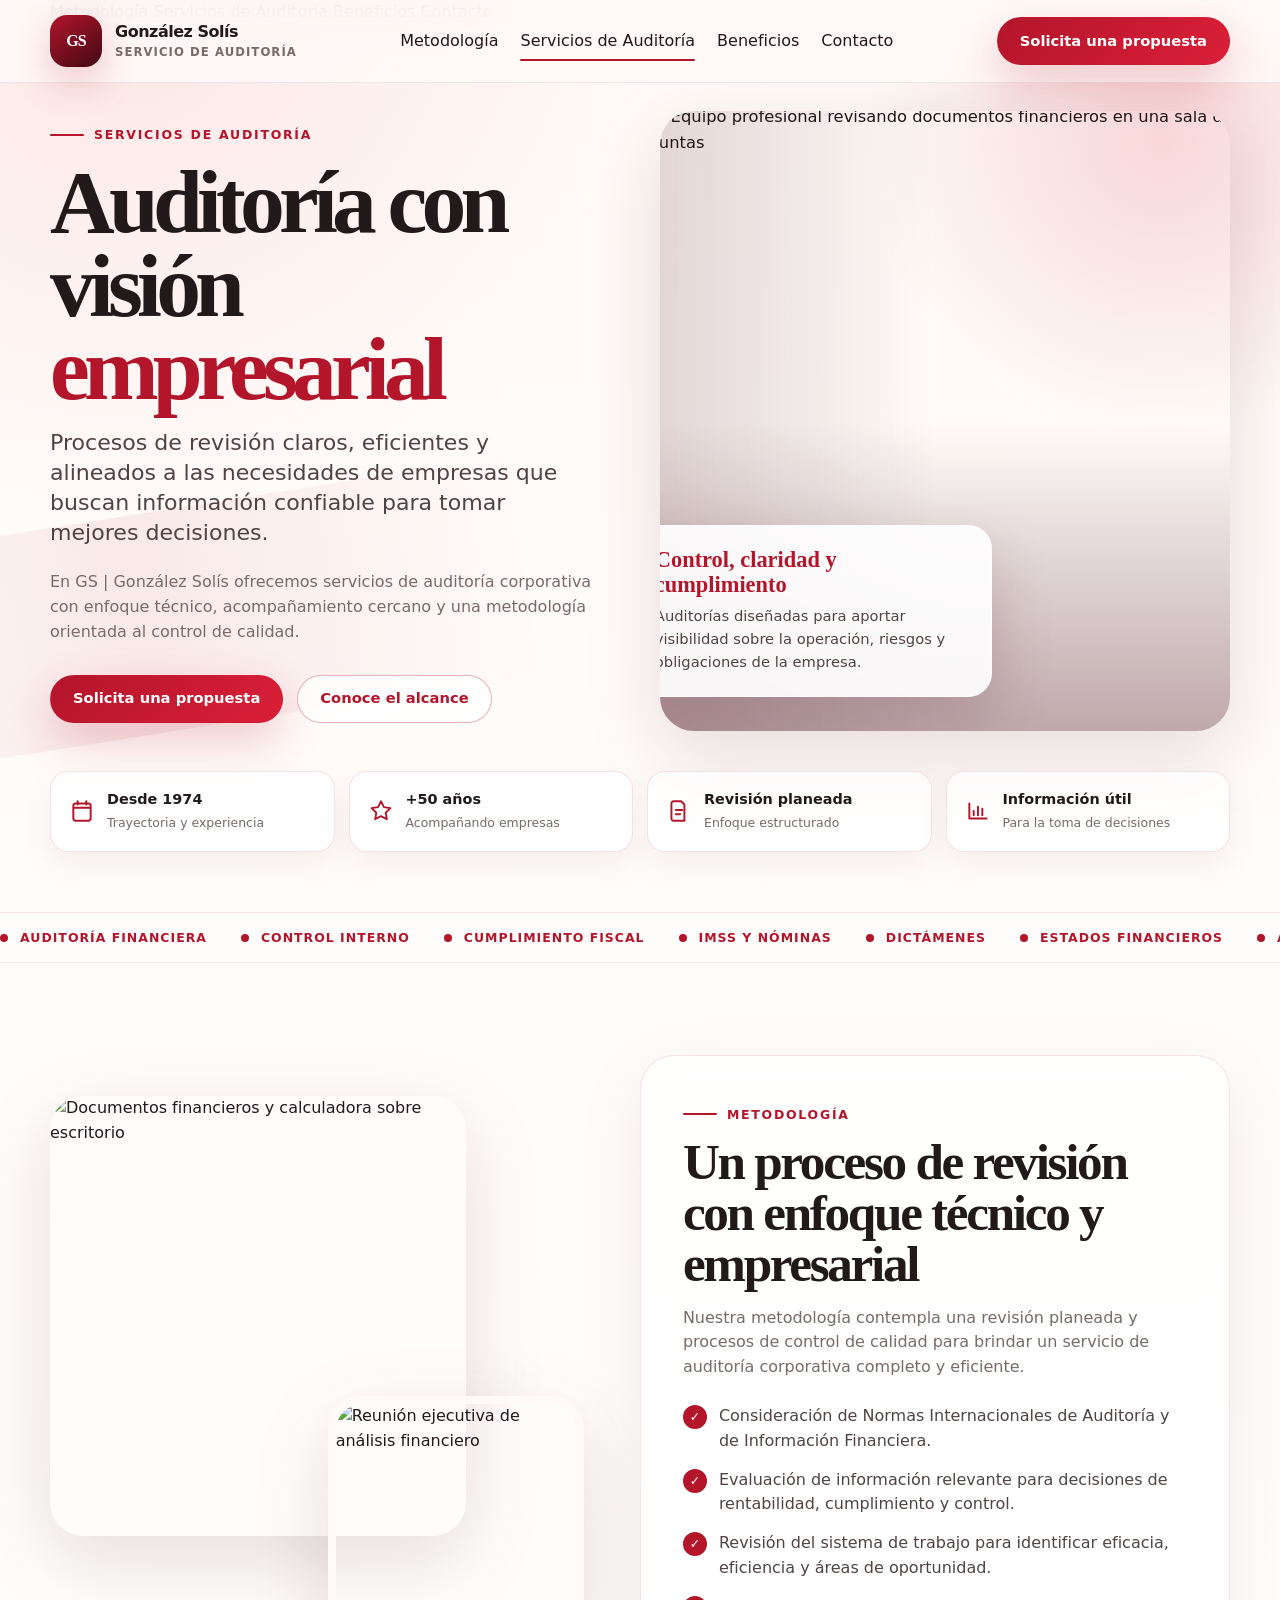
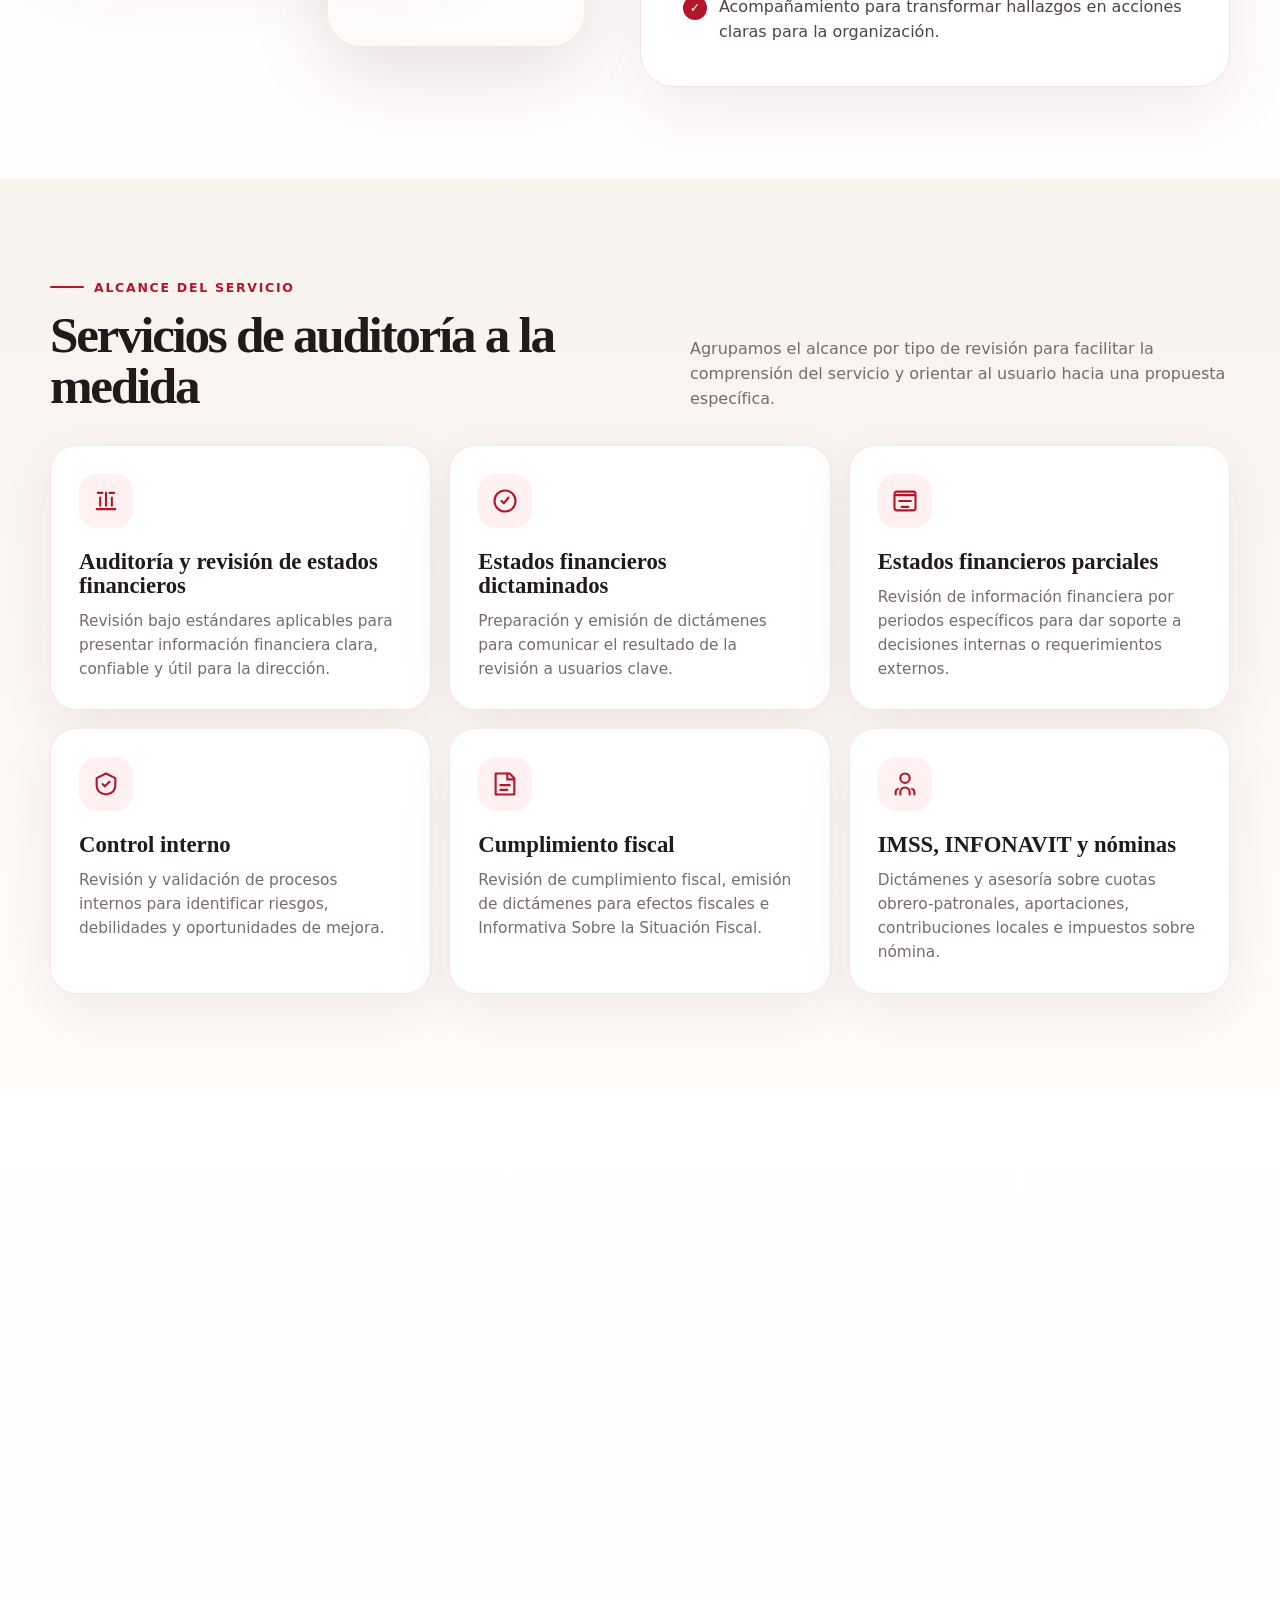
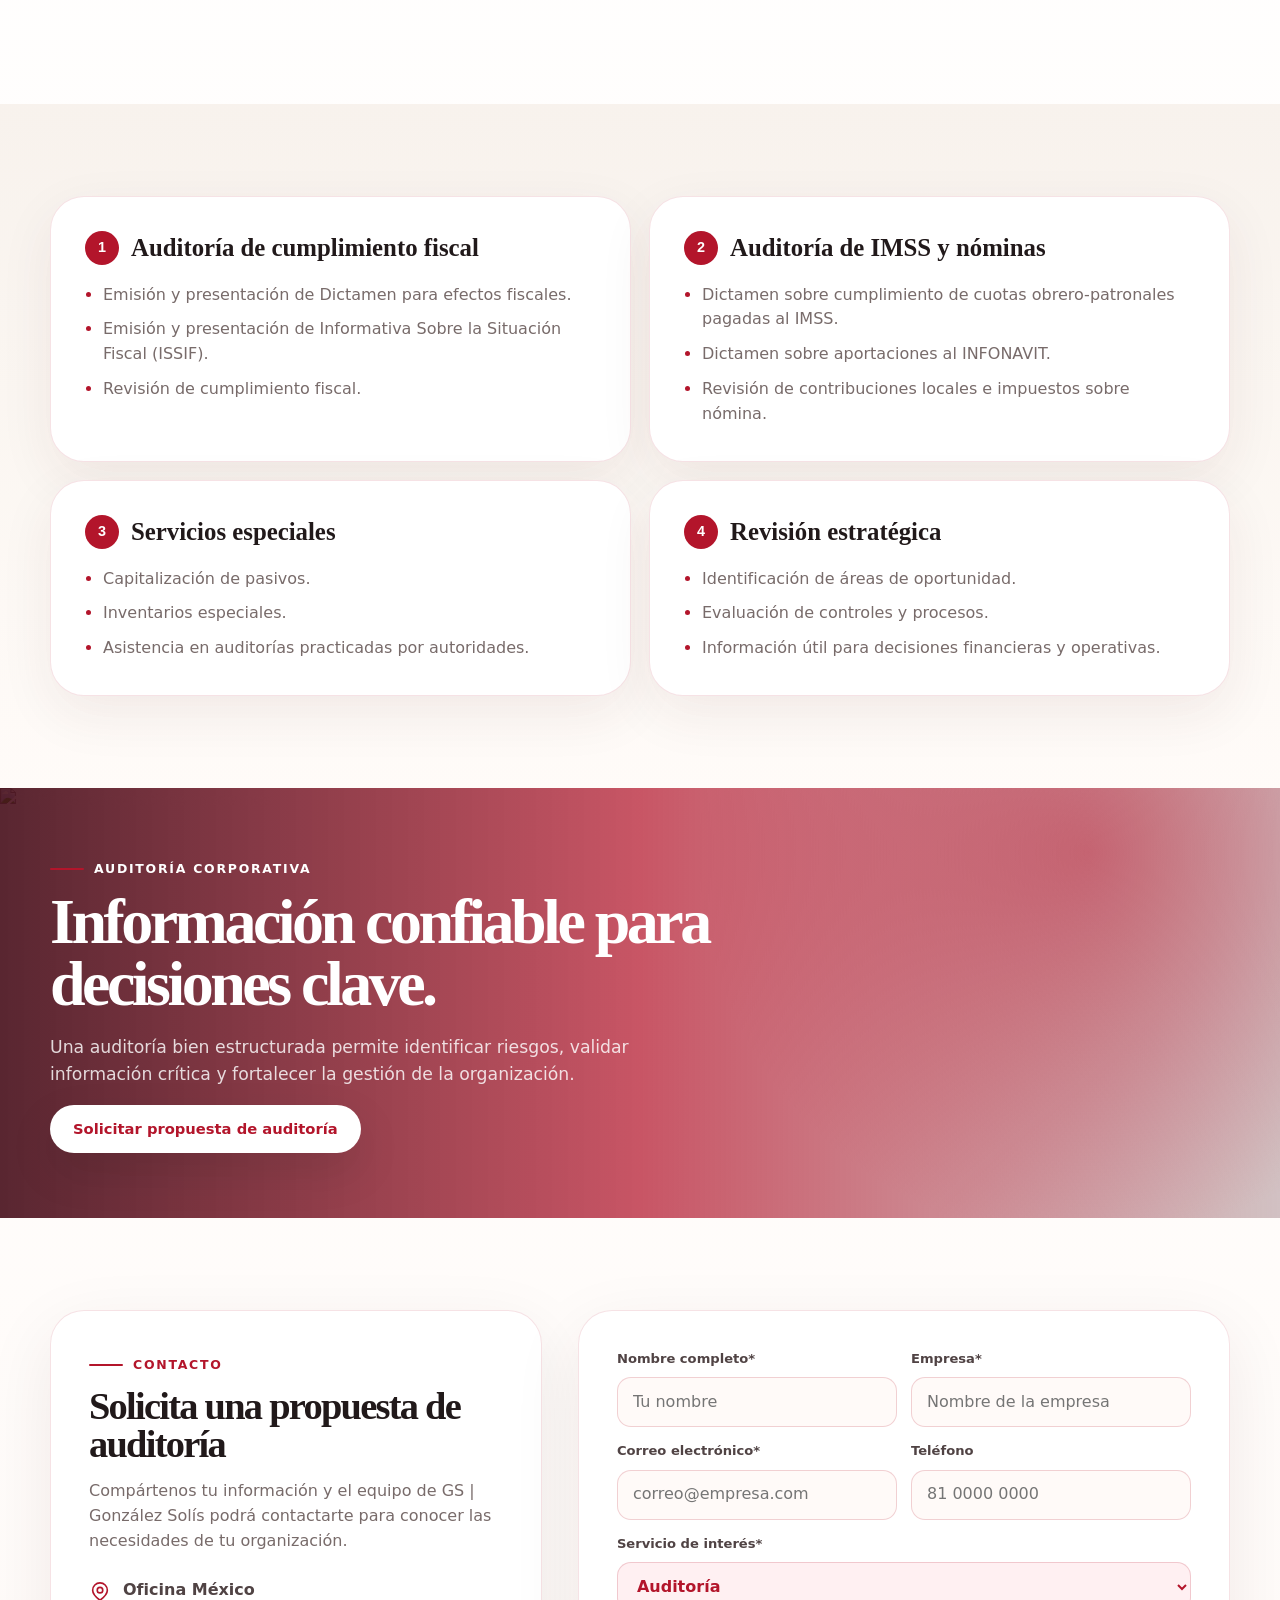
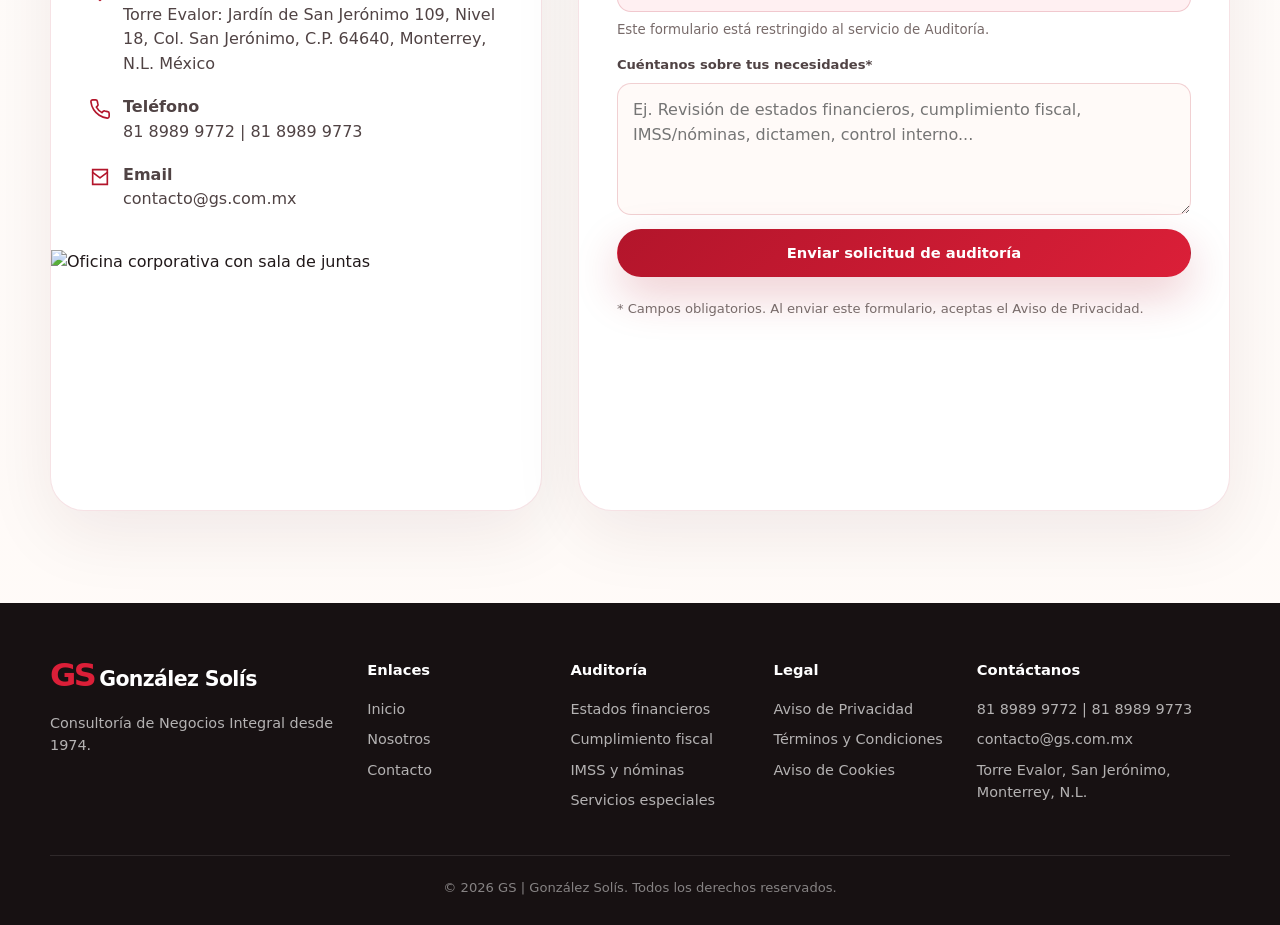
==== servicio-auditoria.html @ 68a9f4f5 "Add files via upload" ====
<!DOCTYPE html>
<html lang="es">
<head>
  <meta charset="UTF-8" />
  <meta name="viewport" content="width=device-width, initial-scale=1.0" />
  <title>GS González Solís | Servicios de Auditoría</title>
  <meta name="description" content="Landing conceptual para el servicio de Auditoría de GS González Solís, con enfoque corporativo, visual fotográfico y formulario restringido al servicio de auditoría." />
  <link rel="stylesheet" href="estilos/styles-auditoria.css">
</head>
<body>
  <header class="site-header" id="siteHeader">
    <div class="container nav">
      <a href="index.html" class="brand" aria-label="GS González Solís">
        <span class="brand-logo-box">
          <img src="https://gs.com.mx/wp-content/uploads/2026/03/logo_GS-bco.png" alt="GS" onerror="this.parentElement.classList.add('logo-error')" />
          <span class="fallback-mark">GS</span>
        </span>
        <span class="brand-text"><strong>González Solís</strong><span>Servicio de Auditoría</span></span>
      </a>


      <nav class="nav" aria-label="Navegación principal">
        <a href="#metodologia">Metodología</a>
        <a href="#servicios" class="active">Servicios de Auditoría</a>
        <a href="#beneficios">Beneficios</a>
        <a href="#contacto">Contacto</a>
      </nav>

      <a class="btn btn-primary header-cta" href="#contacto">Solicita una propuesta</a>

      <button class="menu-btn" id="menuBtn" aria-label="Abrir navegación" aria-expanded="false">
        <svg width="22" height="22" viewBox="0 0 24 24" fill="none" aria-hidden="true">
          <path d="M4 7h16M4 12h16M4 17h16" stroke="currentColor" stroke-width="2" stroke-linecap="round"/>
        </svg>
      </button>
    </div>
  </header>

  <div class="mobile-panel container" id="mobilePanel">
    <a href="#metodologia">Metodología</a>
    <a href="#servicios">Servicios de Auditoría</a>
    <a href="#beneficios">Beneficios</a>
    <a href="#contacto">Contacto</a>
  </div>

  <main>
    <section class="hero">
      <div class="container hero-grid">
        <div class="hero-copy reveal">
          <span class="eyebrow">Servicios de Auditoría</span>
          <h1>Auditoría con visión <span>empresarial</span></h1>
          <p class="hero-lead">Procesos de revisión claros, eficientes y alineados a las necesidades de empresas que buscan información confiable para tomar mejores decisiones.</p>
          <p class="hero-text">En GS | González Solís ofrecemos servicios de auditoría corporativa con enfoque técnico, acompañamiento cercano y una metodología orientada al control de calidad.</p>

          <div class="hero-actions">
            <a href="#contacto" class="btn btn-primary">Solicita una propuesta</a>
            <a href="#servicios" class="btn btn-outline">Conoce el alcance</a>
          </div>
        </div>

        <div class="hero-photo reveal">
          <img src="https://images.unsplash.com/photo-1454165804606-c3d57bc86b40?auto=format&fit=crop&w=1400&q=82" alt="Equipo profesional revisando documentos financieros en una sala de juntas" />
          <div class="floating-card">
            <strong>Control, claridad y cumplimiento</strong>
            <p>Auditorías diseñadas para aportar visibilidad sobre la operación, riesgos y obligaciones de la empresa.</p>
          </div>
        </div>
      </div>

      <div class="container trust-row reveal">
        <div class="trust-chip">
          <svg width="26" height="26" viewBox="0 0 24 24" fill="none"><path d="M8 3v3M16 3v3M4 9h16M6 5h12a2 2 0 0 1 2 2v12a2 2 0 0 1-2 2H6a2 2 0 0 1-2-2V7a2 2 0 0 1 2-2Z" stroke="currentColor" stroke-width="1.8" stroke-linecap="round"/></svg>
          <div><b>Desde 1974</b><span>Trayectoria y experiencia</span></div>
        </div>
        <div class="trust-chip">
          <svg width="26" height="26" viewBox="0 0 24 24" fill="none"><path d="m12 3 2.7 5.47 6.03.88-4.37 4.26 1.03 6.01L12 16.78 6.61 19.62l1.03-6.01-4.37-4.26 6.03-.88L12 3Z" stroke="currentColor" stroke-width="1.7" stroke-linejoin="round"/></svg>
          <div><b>+50 años</b><span>Acompañando empresas</span></div>
        </div>
        <div class="trust-chip">
          <svg width="26" height="26" viewBox="0 0 24 24" fill="none"><path d="M9 11h6M9 15h4M7 3h7l3 3v15H7a2 2 0 0 1-2-2V5a2 2 0 0 1 2-2Z" stroke="currentColor" stroke-width="1.8" stroke-linecap="round" stroke-linejoin="round"/></svg>
          <div><b>Revisión planeada</b><span>Enfoque estructurado</span></div>
        </div>
        <div class="trust-chip">
          <svg width="26" height="26" viewBox="0 0 24 24" fill="none"><path d="M4 19V5M4 19h16M8 16v-4M12 16V8M16 16v-6" stroke="currentColor" stroke-width="1.8" stroke-linecap="round"/></svg>
          <div><b>Información útil</b><span>Para la toma de decisiones</span></div>
        </div>
      </div>
    </section>

    <div class="marquee" aria-hidden="true">
      <div class="marquee-track">
        <span>Auditoría financiera</span><span>Control interno</span><span>Cumplimiento fiscal</span><span>IMSS y nóminas</span><span>Dictámenes</span><span>Estados financieros</span>
        <span>Auditoría financiera</span><span>Control interno</span><span>Cumplimiento fiscal</span><span>IMSS y nóminas</span><span>Dictámenes</span><span>Estados financieros</span>
      </div>
    </div>

    <section class="section" id="metodologia">
      <div class="container split">
        <div class="photo-stack reveal">
          <div class="photo-main">
            <img src="https://images.unsplash.com/photo-1554224155-6726b3ff858f?auto=format&fit=crop&w=1100&q=82" alt="Documentos financieros y calculadora sobre escritorio" />
          </div>
          <div class="photo-small">
            <img src="https://images.unsplash.com/photo-1551836022-d5d88e9218df?auto=format&fit=crop&w=900&q=82" alt="Reunión ejecutiva de análisis financiero" />
          </div>
        </div>

        <div class="content-card reveal">
          <span class="eyebrow">Metodología</span>
          <h2 class="section-title">Un proceso de revisión con enfoque técnico y empresarial</h2>
          <p>Nuestra metodología contempla una revisión planeada y procesos de control de calidad para brindar un servicio de auditoría corporativa completo y eficiente.</p>
          <ul class="check-list">
            <li>Consideración de Normas Internacionales de Auditoría y de Información Financiera.</li>
            <li>Evaluación de información relevante para decisiones de rentabilidad, cumplimiento y control.</li>
            <li>Revisión del sistema de trabajo para identificar eficacia, eficiencia y áreas de oportunidad.</li>
            <li>Acompañamiento para transformar hallazgos en acciones claras para la organización.</li>
          </ul>
        </div>
      </div>
    </section>

    <section class="section alt" id="servicios">
      <div class="container">
        <div class="section-head reveal">
          <div>
            <span class="eyebrow">Alcance del servicio</span>
            <h2 class="section-title">Servicios de auditoría a la medida</h2>
          </div>
          <p class="section-intro">Agrupamos el alcance por tipo de revisión para facilitar la comprensión del servicio y orientar al usuario hacia una propuesta específica.</p>
        </div>

        <div class="service-detail-grid">
          <article class="detail-card reveal">
            <div class="detail-icon">
              <svg width="28" height="28" viewBox="0 0 24 24" fill="none"><path d="M4 19h16M7 16V9M12 16V5M17 16v-7" stroke="currentColor" stroke-width="1.8" stroke-linecap="round"/><path d="M5 5h4M15 5h4" stroke="currentColor" stroke-width="1.8" stroke-linecap="round"/></svg>
            </div>
            <h3>Auditoría y revisión de estados financieros</h3>
            <p>Revisión bajo estándares aplicables para presentar información financiera clara, confiable y útil para la dirección.</p>
          </article>

          <article class="detail-card reveal">
            <div class="detail-icon">
              <svg width="28" height="28" viewBox="0 0 24 24" fill="none"><path d="M9 12 11 14 15 9M12 21a9 9 0 1 0 0-18 9 9 0 0 0 0 18Z" stroke="currentColor" stroke-width="1.8" stroke-linecap="round" stroke-linejoin="round"/></svg>
            </div>
            <h3>Estados financieros dictaminados</h3>
            <p>Preparación y emisión de dictámenes para comunicar el resultado de la revisión a usuarios clave.</p>
          </article>

          <article class="detail-card reveal">
            <div class="detail-icon">
              <svg width="28" height="28" viewBox="0 0 24 24" fill="none"><path d="M4 7h16M7 12h10M9 17h6" stroke="currentColor" stroke-width="1.8" stroke-linecap="round"/><rect x="3" y="4" width="18" height="16" rx="2" stroke="currentColor" stroke-width="1.8"/></svg>
            </div>
            <h3>Estados financieros parciales</h3>
            <p>Revisión de información financiera por periodos específicos para dar soporte a decisiones internas o requerimientos externos.</p>
          </article>

          <article class="detail-card reveal">
            <div class="detail-icon">
              <svg width="28" height="28" viewBox="0 0 24 24" fill="none"><path d="M12 3 4 7v6c0 5 3.4 7.4 8 8 4.6-.6 8-3 8-8V7l-8-4Z" stroke="currentColor" stroke-width="1.8" stroke-linejoin="round"/><path d="m9 12 2 2 4-4" stroke="currentColor" stroke-width="1.8" stroke-linecap="round"/></svg>
            </div>
            <h3>Control interno</h3>
            <p>Revisión y validación de procesos internos para identificar riesgos, debilidades y oportunidades de mejora.</p>
          </article>

          <article class="detail-card reveal">
            <div class="detail-icon">
              <svg width="28" height="28" viewBox="0 0 24 24" fill="none"><path d="M8 3h8l4 4v14H4V3h4Z" stroke="currentColor" stroke-width="1.8" stroke-linejoin="round"/><path d="M14 3v5h5M8 13h8M8 17h6" stroke="currentColor" stroke-width="1.8" stroke-linecap="round"/></svg>
            </div>
            <h3>Cumplimiento fiscal</h3>
            <p>Revisión de cumplimiento fiscal, emisión de dictámenes para efectos fiscales e Informativa Sobre la Situación Fiscal.</p>
          </article>

          <article class="detail-card reveal">
            <div class="detail-icon">
              <svg width="28" height="28" viewBox="0 0 24 24" fill="none"><path d="M16 21v-2a4 4 0 0 0-8 0v2M12 11a4 4 0 1 0 0-8 4 4 0 0 0 0 8ZM20 21v-2a3 3 0 0 0-2-2.83M4 21v-2a3 3 0 0 1 2-2.83" stroke="currentColor" stroke-width="1.8" stroke-linecap="round"/></svg>
            </div>
            <h3>IMSS, INFONAVIT y nóminas</h3>
            <p>Dictámenes y asesoría sobre cuotas obrero-patronales, aportaciones, contribuciones locales e impuestos sobre nómina.</p>
          </article>
        </div>
      </div>
    </section>

    <section class="section" id="beneficios">
      <div class="container">
        <div class="section-head reveal">
          <div>
            <span class="eyebrow">Beneficios</span>
            <h2 class="section-title">Auditoría que aporta claridad accionable</h2>
          </div>
          <p class="section-intro">El objetivo no es solo revisar información, sino ayudar a la empresa a entender riesgos, fortalecer controles y tomar decisiones con mayor certeza.</p>
        </div>

        <div class="process">
          <article class="process-card reveal">
            <h3>Diagnóstico</h3>
            <p>Entendemos la operación, alcance, requerimientos y objetivos de la empresa.</p>
          </article>
          <article class="process-card reveal">
            <h3>Planeación</h3>
            <p>Definimos una ruta de revisión estructurada para optimizar tiempos y entregables.</p>
          </article>
          <article class="process-card reveal">
            <h3>Ejecución</h3>
            <p>Realizamos pruebas, validaciones y análisis con enfoque de control de calidad.</p>
          </article>
          <article class="process-card reveal">
            <h3>Resultados</h3>
            <p>Presentamos hallazgos y recomendaciones útiles para la dirección de la empresa.</p>
          </article>
        </div>
      </div>
    </section>

    <section class="section alt">
      <div class="container audit-types">
        <article class="audit-type reveal">
          <h3><span>1</span> Auditoría de cumplimiento fiscal</h3>
          <ul>
            <li>Emisión y presentación de Dictamen para efectos fiscales.</li>
            <li>Emisión y presentación de Informativa Sobre la Situación Fiscal (ISSIF).</li>
            <li>Revisión de cumplimiento fiscal.</li>
          </ul>
        </article>
        <article class="audit-type reveal">
          <h3><span>2</span> Auditoría de IMSS y nóminas</h3>
          <ul>
            <li>Dictamen sobre cumplimiento de cuotas obrero-patronales pagadas al IMSS.</li>
            <li>Dictamen sobre aportaciones al INFONAVIT.</li>
            <li>Revisión de contribuciones locales e impuestos sobre nómina.</li>
          </ul>
        </article>
        <article class="audit-type reveal">
          <h3><span>3</span> Servicios especiales</h3>
          <ul>
            <li>Capitalización de pasivos.</li>
            <li>Inventarios especiales.</li>
            <li>Asistencia en auditorías practicadas por autoridades.</li>
          </ul>
        </article>
        <article class="audit-type reveal">
          <h3><span>4</span> Revisión estratégica</h3>
          <ul>
            <li>Identificación de áreas de oportunidad.</li>
            <li>Evaluación de controles y procesos.</li>
            <li>Información útil para decisiones financieras y operativas.</li>
          </ul>
        </article>
      </div>
    </section>

    <section class="banner">
      <img src="https://images.unsplash.com/photo-1486406146926-c627a92ad1ab?auto=format&fit=crop&w=1800&q=82" alt="Edificios corporativos modernos" />
      <div class="container reveal">
        <span class="eyebrow" style="color:#fff">Auditoría corporativa</span>
        <h2>Información confiable para decisiones clave.</h2>
        <p>Una auditoría bien estructurada permite identificar riesgos, validar información crítica y fortalecer la gestión de la organización.</p>
        <a href="#contacto" class="btn btn-white">Solicitar propuesta de auditoría</a>
      </div>
    </section>

    <section class="section" id="contacto">
      <div class="container contact">
        <aside class="contact-info reveal">
          <div class="contact-copy">
            <span class="eyebrow">Contacto</span>
            <h2>Solicita una propuesta de auditoría</h2>
            <p>Compártenos tu información y el equipo de GS | González Solís podrá contactarte para conocer las necesidades de tu organización.</p>

            <div class="info-list">
              <div class="info-item">
                <svg width="22" height="22" viewBox="0 0 24 24" fill="none"><path d="M20 10c0 5-8 11-8 11s-8-6-8-11a8 8 0 1 1 16 0Z" stroke="currentColor" stroke-width="1.8"/><path d="M12 13a3 3 0 1 0 0-6 3 3 0 0 0 0 6Z" stroke="currentColor" stroke-width="1.8"/></svg>
                <div><b>Oficina México</b><br>Torre Evalor: Jardín de San Jerónimo 109, Nivel 18, Col. San Jerónimo, C.P. 64640, Monterrey, N.L. México</div>
              </div>
              <div class="info-item">
                <svg width="22" height="22" viewBox="0 0 24 24" fill="none"><path d="M22 16.9v3a2 2 0 0 1-2.18 2 19.8 19.8 0 0 1-8.63-3.07 19.5 19.5 0 0 1-6-6A19.8 19.8 0 0 1 2.1 4.18 2 2 0 0 1 4.11 2h3a2 2 0 0 1 2 1.72c.13.96.35 1.9.66 2.8a2 2 0 0 1-.45 2.11L8.05 9.9a16 16 0 0 0 6.05 6.05l1.27-1.27a2 2 0 0 1 2.11-.45c.9.31 1.84.53 2.8.66A2 2 0 0 1 22 16.9Z" stroke="currentColor" stroke-width="1.8"/></svg>
                <div><b>Teléfono</b><br>81 8989 9772 | 81 8989 9773</div>
              </div>
              <div class="info-item">
                <svg width="22" height="22" viewBox="0 0 24 24" fill="none"><path d="M4 4h16v16H4V4Z" stroke="currentColor" stroke-width="1.8"/><path d="m4 7 8 6 8-6" stroke="currentColor" stroke-width="1.8" stroke-linecap="round" stroke-linejoin="round"/></svg>
                <div><b>Email</b><br>contacto@gs.com.mx</div>
              </div>
            </div>
          </div>
          <div class="contact-photo">
            <img src="https://images.unsplash.com/photo-1497366754035-f200968a6e72?auto=format&fit=crop&w=1100&q=82" alt="Oficina corporativa con sala de juntas" />
          </div>
        </aside>

        <section class="contact-form-wrap reveal" aria-label="Formulario de contacto">
          <form>
            <div class="form-grid">
              <div class="field">
                <label for="nombre">Nombre completo*</label>
                <input id="nombre" name="nombre" type="text" autocomplete="name" required placeholder="Tu nombre" />
              </div>

              <div class="field">
                <label for="empresa">Empresa*</label>
                <input id="empresa" name="empresa" type="text" autocomplete="organization" required placeholder="Nombre de la empresa" />
              </div>

              <div class="field">
                <label for="correo">Correo electrónico*</label>
                <input id="correo" name="correo" type="email" autocomplete="email" required placeholder="correo@empresa.com" />
              </div>

              <div class="field">
                <label for="telefono">Teléfono</label>
                <input id="telefono" name="telefono" type="tel" autocomplete="tel" placeholder="81 0000 0000" />
              </div>

              <div class="field full">
                <label for="servicio">Servicio de interés*</label>
                <select id="servicio" name="servicio_visual" disabled aria-describedby="servicio-help">
                  <option value="Auditoría" selected>Auditoría</option>
                </select>
                <input type="hidden" name="servicio" value="Auditoría" />
                <small id="servicio-help" style="color: var(--muted);">Este formulario está restringido al servicio de Auditoría.</small>
              </div>

              <div class="field full">
                <label for="mensaje">Cuéntanos sobre tus necesidades*</label>
                <textarea id="mensaje" name="mensaje" required placeholder="Ej. Revisión de estados financieros, cumplimiento fiscal, IMSS/nóminas, dictamen, control interno..."></textarea>
              </div>

              <div class="field full">
                <button class="btn btn-primary" type="submit">Enviar solicitud de auditoría</button>
                <p class="form-note">* Campos obligatorios. Al enviar este formulario, aceptas el Aviso de Privacidad.</p>
              </div>
            </div>
          </form>
        </section>
      </div>
    </section>
  </main>

  <footer class="footer">
    <div class="container footer-grid">
      <div>
        <a href="/" class="brand" aria-label="GS González Solís">
          <span class="brand-mark">GS</span>
          <span class="brand-divider" aria-hidden="true"></span>
          <span class="brand-name">González Solís</span>
        </a>
        <p style="margin-top:16px;">Consultoría de Negocios Integral desde 1974.</p>
      </div>

      <div>
        <h4>Enlaces</h4>
        <a href="/">Inicio</a>
        <a href="/nosotros/">Nosotros</a>
        <a href="/contacto/">Contacto</a>
      </div>

      <div>
        <h4>Auditoría</h4>
        <a href="#servicios">Estados financieros</a>
        <a href="#servicios">Cumplimiento fiscal</a>
        <a href="#servicios">IMSS y nóminas</a>
        <a href="#servicios">Servicios especiales</a>
      </div>

      <div>
        <h4>Legal</h4>
        <a href="/aviso-de-privacidad/">Aviso de Privacidad</a>
        <a href="#">Términos y Condiciones</a>
        <a href="#">Aviso de Cookies</a>
      </div>

      <div>
        <h4>Contáctanos</h4>
        <p>81 8989 9772 | 81 8989 9773</p>
        <p>contacto@gs.com.mx</p>
        <p>Torre Evalor, San Jerónimo, Monterrey, N.L.</p>
      </div>
    </div>

    <div class="container copyright">© 2026 GS | González Solís. Todos los derechos reservados.</div>
  </footer>

<script src="js/scripts-auditoria.js"></script>  
</body>
</html>
---- estilos/styles-auditoria.css ----
:root {
      --gs-red: #b3152b;
      --gs-red-bright: #db1f38;
      --gs-red-deep: #7b0d1f;
      --gs-wine: #420814;
      --ink: #21191a;
      --ink-soft: #504344;
      --muted: #786b6a;
      --paper: #fffaf7;
      --cream: #f5ede6;
      --soft-red: #fff0f2;
      --white: #ffffff;
      --copper: #b98a63;
      --line: rgba(179, 21, 43, 0.16);
      --line-dark: rgba(255,255,255,0.18);
      --shadow: 0 26px 80px rgba(66, 8, 20, 0.13);
      --shadow-red: 0 18px 45px rgba(179, 21, 43, 0.22);
      --radius-xl: 34px;
      --radius-lg: 26px;
      --radius-md: 18px;
      --radius-sm: 12px;
      --max: 1180px;
      --header-h: 82px;
    }

    * { box-sizing: border-box; }
    html { scroll-behavior: smooth; }
    body {
      margin: 0;
      font-family: Inter, ui-sans-serif, system-ui, -apple-system, BlinkMacSystemFont, "Segoe UI", sans-serif;
      color: var(--ink);
      background:
        radial-gradient(circle at 10% 0%, rgba(219,31,56,0.09), transparent 32rem),
        linear-gradient(180deg, var(--paper) 0%, #fff 42%, var(--paper) 100%);
      line-height: 1.55;
      overflow-x: hidden;
    }

    .container { width: min(var(--max), calc(100% - 44px)); margin: 0 auto; }
    .eyebrow {
      display: inline-flex;
      align-items: center;
      gap: 10px;
      color: var(--gs-red);
      font-weight: 800;
      font-size: 0.78rem;
      letter-spacing: 0.14em;
      text-transform: uppercase;
    }
    .eyebrow::before {
      content: "";
      width: 34px;
      height: 2px;
      border-radius: 999px;
      background: var(--gs-red);
    }

    .btn {
      display: inline-flex;
      align-items: center;
      justify-content: center;
      gap: 10px;
      min-height: 48px;
      padding: 0 22px;
      border-radius: 999px;
      border: 1px solid transparent;
      cursor: pointer;
      font-weight: 800;
      font-size: 0.92rem;
      transition: transform .25s ease, box-shadow .25s ease, background .25s ease, border .25s ease;
    }
    .btn:hover { transform: translateY(-2px); }
    .btn-primary {
      color: #fff;
      background: linear-gradient(135deg, var(--gs-red), var(--gs-red-bright));
      box-shadow: var(--shadow-red);
    }
    .btn-outline {
      color: var(--gs-red);
      border-color: rgba(179,21,43,.32);
      background: rgba(255,255,255,.76);
      backdrop-filter: blur(10px);
    }
    .btn-white {
      color: var(--gs-red);
      background: #fff;
      box-shadow: 0 18px 45px rgba(0,0,0,.12);
    }

    .site-header {
      position: fixed;
      z-index: 90;
      top: 0;
      left: 0;
      right: 0;
      background: rgba(255, 250, 247, 0.88);
      backdrop-filter: blur(18px);
      border-bottom: 1px solid rgba(33, 25, 26, 0.08);
      transition: background 0.25s ease, box-shadow 0.25s ease;
    }
    .site-header.scrolled {
      background: rgba(255,255,255,.94);
      box-shadow: 0 14px 40px rgba(66, 8, 20, .08);
    }
    .header-inner {
      height: 100%;
      display: flex;
      align-items: center;
      justify-content: space-between;
      gap: 24px;
    }
    .brand {
      display: inline-flex;
      align-items: center;
      gap: 13px;
      font-weight: 860;
      color: var(--ink);
      min-width: 0;
    }
    .brand-mark {
      color: var(--gs-red-bright);
      font-size: 2rem;
      letter-spacing: -0.08em;
      line-height: 1;
    }
    .brand-divider {
      width: 1px;
      height: 28px;
      background: var(--gs-red);
      opacity: .8;
    }
    .brand-name { font-size: 1.28rem; letter-spacing: -.03em; }
    .nav {
      min-height: var(--header-h);
      display: flex;
      align-items: center;
      justify-content: space-between;
      gap: 22px;
    }
    .nav a { position: relative; }
    .nav a::after {
      content: "";
      position: absolute;
      left: 0;
      bottom: -8px;
      width: 0;
      height: 2px;
      border-radius: 999px;
      background: var(--gs-red);
      transition: width .25s ease;
    }
    .nav a:hover::after, .nav a.active::after { width: 100%; }
    .menu-btn {
      display: none;
      width: 44px;
      height: 44px;
      border: 1px solid var(--line);
      border-radius: 999px;
      background: #fff;
      color: var(--gs-red);
      cursor: pointer;
    }

    .hero {
      position: relative;
      padding: 86px 0 60px;
      min-height: calc(100vh - var(--header-h));
      overflow: hidden;
    }
    .hero::before {
      content: "";
      position: absolute;
      inset: -22% -15% auto auto;
      width: 620px;
      height: 620px;
      border-radius: 50%;
      background: radial-gradient(circle, rgba(219,31,56,.16), rgba(179,21,43,.05) 45%, transparent 68%);
      animation: floatGlow 9s ease-in-out infinite alternate;
      pointer-events: none;
    }
    .hero::after {
      content: "";
      position: absolute;
      left: -20%;
      bottom: 20%;
      width: 62%;
      height: 220px;
      background: linear-gradient(90deg, transparent, rgba(179,21,43,.08), transparent);
      transform: rotate(-9deg);
      pointer-events: none;
    }
    .hero-grid {
      display: grid;
      grid-template-columns: .98fr 1.02fr;
      align-items: center;
      gap: 62px;
      position: relative;
      z-index: 2;
    }
    .hero-copy h1 {
      margin: 16px 0 18px;
      font-family: Georgia, "Times New Roman", serif;
      font-size: clamp(3rem, 7vw, 6.2rem);
      line-height: .93;
      letter-spacing: -.065em;
    }
    .hero-copy h1 span { color: var(--gs-red); }
    .hero-lead {
      max-width: 620px;
      font-size: clamp(1.08rem, 2vw, 1.38rem);
      line-height: 1.36;
      color: var(--ink-soft);
      margin: 0 0 22px;
    }
    .hero-text {
      color: var(--muted);
      max-width: 560px;
      margin: 0 0 30px;
    }
    .hero-actions { display: flex; flex-wrap: wrap; gap: 14px; }
    .hero-photo {
      position: relative;
      min-height: 620px;
      border-radius: var(--radius-xl);
      overflow: hidden;
      box-shadow: var(--shadow);
      isolation: isolate;
      transform: rotate(.4deg);
    }
    .hero-photo img {
      width: 100%;
      height: 100%;
      min-height: 620px;
      object-fit: cover;
      filter: saturate(.96) contrast(1.02);
      transform: scale(1.02);
    }
    .hero-photo::after {
      content: "";
      position: absolute;
      inset: 0;
      background:
        linear-gradient(90deg, rgba(66,8,20,.15), transparent 48%),
        linear-gradient(0deg, rgba(66,8,20,.34), transparent 50%);
      pointer-events: none;
    }
    .floating-card {
      position: absolute;
      z-index: 3;
      left: -28px;
      bottom: 34px;
      width: min(360px, 86%);
      padding: 22px;
      border-radius: 24px;
      background: rgba(255,255,255,.9);
      backdrop-filter: blur(20px);
      box-shadow: 0 24px 60px rgba(66,8,20,.18);
      border: 1px solid rgba(255,255,255,.55);
      animation: floatCard 6s ease-in-out infinite;
    }
    .floating-card strong {
      display: block;
      color: var(--gs-red);
      font-family: Georgia, "Times New Roman", serif;
      font-size: 1.4rem;
      line-height: 1.1;
      margin-bottom: 8px;
    }
    .floating-card p { margin: 0; color: var(--ink-soft); font-size: .92rem; }
    .trust-row {
      display: grid;
      grid-template-columns: repeat(4, 1fr);
      gap: 14px;
      margin-top: 40px;
      position: relative;
      z-index: 2;
    }
    .trust-chip {
      display: flex;
      align-items: center;
      gap: 12px;
      min-height: 72px;
      padding: 16px 18px;
      border-radius: 18px;
      background: rgba(255,255,255,.72);
      border: 1px solid rgba(179,21,43,.12);
      box-shadow: 0 12px 32px rgba(66,8,20,.06);
    }
    .trust-chip svg { color: var(--gs-red); flex: 0 0 auto; }
    .trust-chip b { display:block; font-size: .9rem; }
    .trust-chip span { color: var(--muted); font-size: .78rem; }

    .section { padding: 92px 0; position: relative; }
    .section.alt { background: linear-gradient(180deg, rgba(245,237,230,.72), rgba(255,250,247,.72)); }
    .section-head {
      display: flex;
      align-items: end;
      justify-content: space-between;
      gap: 30px;
      margin-bottom: 34px;
    }
    .section-title {
      margin: 12px 0 0;
      font-family: Georgia, "Times New Roman", serif;
      font-size: clamp(2.1rem, 4vw, 3.55rem);
      line-height: 1;
      letter-spacing: -.045em;
    }
    .section-intro {
      max-width: 540px;
      color: var(--muted);
      margin: 0;
      font-size: 1rem;
    }

    .marquee {
      overflow: hidden;
      border-block: 1px solid rgba(179,21,43,.10);
      background: rgba(255,255,255,.54);
      padding: 15px 0;
    }
    .marquee-track {
      display: flex;
      gap: 34px;
      width: max-content;
      animation: marquee 22s linear infinite;
    }
    .marquee span {
      display: inline-flex;
      align-items: center;
      gap: 12px;
      color: var(--gs-red);
      font-weight: 900;
      letter-spacing: .08em;
      text-transform: uppercase;
      font-size: .78rem;
      white-space: nowrap;
    }
    .marquee span::before {
      content: "";
      width: 8px;
      height: 8px;
      border-radius: 50%;
      background: var(--gs-red);
    }

    .service-detail-grid {
      display: grid;
      grid-template-columns: repeat(3, 1fr);
      gap: 18px;
    }
    .detail-card {
      min-height: 244px;
      padding: 28px;
      border-radius: var(--radius-lg);
      background: #fff;
      border: 1px solid rgba(179,21,43,.10);
      box-shadow: 0 18px 55px rgba(66,8,20,.07);
      transition: transform .3s ease, box-shadow .3s ease, border-color .3s ease;
    }
    .detail-card:hover {
      transform: translateY(-7px);
      box-shadow: 0 28px 78px rgba(66,8,20,.13);
      border-color: rgba(179,21,43,.24);
    }
    .detail-icon {
      width: 54px;
      height: 54px;
      border-radius: 18px;
      display: grid;
      place-items: center;
      color: var(--gs-red);
      background: var(--soft-red);
      margin-bottom: 22px;
    }
    .detail-card h3 {
      margin: 0 0 12px;
      font-family: Georgia, "Times New Roman", serif;
      font-size: 1.42rem;
      line-height: 1.05;
    }
    .detail-card p {
      margin: 0;
      color: var(--muted);
      font-size: .96rem;
    }

    .split {
      display: grid;
      grid-template-columns: .95fr 1.05fr;
      gap: 56px;
      align-items: center;
    }
    .photo-stack {
      position: relative;
      min-height: 550px;
    }
    .photo-main, .photo-small {
      position: absolute;
      overflow: hidden;
      border-radius: var(--radius-xl);
      box-shadow: var(--shadow);
    }
    .photo-main {
      left: 0;
      top: 0;
      width: 78%;
      height: 440px;
    }
    .photo-small {
      right: 0;
      bottom: 0;
      width: 48%;
      height: 250px;
      border: 8px solid var(--paper);
    }
    .photo-main img, .photo-small img { width:100%; height:100%; object-fit: cover; }
    .content-card {
      padding: 42px;
      border-radius: var(--radius-xl);
      background: rgba(255,255,255,.76);
      border: 1px solid rgba(179,21,43,.12);
      box-shadow: 0 22px 70px rgba(66,8,20,.08);
      backdrop-filter: blur(14px);
    }
    .content-card p { color: var(--muted); }
    .check-list {
      display: grid;
      gap: 14px;
      margin: 24px 0 0;
      padding: 0;
      list-style: none;
    }
    .check-list li {
      display: flex;
      gap: 12px;
      align-items: flex-start;
      color: var(--ink-soft);
    }
    .check-list li::before {
      content: "✓";
      display: grid;
      place-items: center;
      flex: 0 0 24px;
      width: 24px;
      height: 24px;
      color: #fff;
      border-radius: 50%;
      background: var(--gs-red);
      font-weight: 900;
      font-size: .78rem;
      margin-top: 1px;
    }

    .process {
      display: grid;
      grid-template-columns: repeat(4, 1fr);
      gap: 16px;
      counter-reset: steps;
    }
    .process-card {
      position: relative;
      padding: 30px 24px;
      border-radius: var(--radius-lg);
      background: var(--gs-wine);
      color: #fff;
      overflow: hidden;
      min-height: 260px;
      box-shadow: 0 22px 60px rgba(66,8,20,.18);
    }
    .process-card::before {
      counter-increment: steps;
      content: "0" counter(steps);
      display: block;
      margin-bottom: 58px;
      font-family: Georgia, "Times New Roman", serif;
      font-size: 3rem;
      line-height: .8;
      color: rgba(255,255,255,.18);
    }
    .process-card::after {
      content: "";
      position: absolute;
      right: -45px;
      top: -45px;
      width: 130px;
      height: 130px;
      border-radius: 50%;
      background: rgba(219,31,56,.32);
    }
    .process-card h3 {
      margin: 0 0 10px;
      font-family: Georgia, "Times New Roman", serif;
      font-size: 1.38rem;
      line-height: 1;
      position: relative;
      z-index: 1;
    }
    .process-card p {
      margin: 0;
      color: rgba(255,255,255,.76);
      font-size: .92rem;
      position: relative;
      z-index: 1;
    }

    .audit-types {
      display: grid;
      grid-template-columns: repeat(2, 1fr);
      gap: 18px;
    }
    .audit-type {
      padding: 34px;
      border-radius: var(--radius-xl);
      background: #fff;
      border: 1px solid rgba(179,21,43,.12);
      box-shadow: 0 18px 55px rgba(66,8,20,.07);
    }
    .audit-type h3 {
      display: flex;
      align-items: center;
      gap: 12px;
      margin: 0 0 18px;
      font-family: Georgia, "Times New Roman", serif;
      font-size: 1.55rem;
      line-height: 1.05;
    }
    .audit-type h3 span {
      width: 34px;
      height: 34px;
      display: grid;
      place-items: center;
      color: #fff;
      border-radius: 50%;
      background: var(--gs-red);
      font-family: Inter, sans-serif;
      font-size: .9rem;
    }
    .audit-type ul {
      display: grid;
      gap: 10px;
      margin: 0;
      padding-left: 18px;
      color: var(--muted);
    }
    .audit-type li::marker { color: var(--gs-red); }

    .banner {
      position: relative;
      min-height: 430px;
      display: grid;
      align-items: center;
      color: #fff;
      overflow: hidden;
      isolation: isolate;
    }
    .banner img {
      position: absolute;
      inset: 0;
      width:100%;
      height:100%;
      object-fit: cover;
      z-index: -2;
    }
    .banner::after {
      content:"";
      position:absolute;
      inset:0;
      background:
        linear-gradient(90deg, rgba(66,8,20,.88), rgba(179,21,43,.72), rgba(66,8,20,.24)),
        radial-gradient(circle at 85% 15%, rgba(219,31,56,.45), transparent 34%);
      z-index:-1;
    }
    .banner h2 {
      max-width: 720px;
      margin: 12px 0 18px;
      font-family: Georgia, "Times New Roman", serif;
      font-size: clamp(2.4rem, 5vw, 4.4rem);
      line-height: .98;
      letter-spacing: -.055em;
    }
    .banner p { max-width: 620px; color: rgba(255,255,255,.82); font-size: 1.08rem; }

    .contact {
      display: grid;
      grid-template-columns: .86fr 1.14fr;
      gap: 36px;
      align-items: stretch;
    }
    .contact-info, .contact-form-wrap {
      border-radius: var(--radius-xl);
      background: #fff;
      border: 1px solid rgba(179,21,43,.12);
      box-shadow: 0 22px 70px rgba(66,8,20,.08);
      overflow: hidden;
    }
    .contact-info {
      display: grid;
      grid-template-rows: 1fr 260px;
    }
    .contact-copy {
      padding: 38px;
    }
    .contact-copy h2 {
      margin: 12px 0 16px;
      font-family: Georgia, "Times New Roman", serif;
      font-size: 2.4rem;
      line-height: 1;
      letter-spacing: -.045em;
    }
    .contact-copy p { color: var(--muted); }
    .contact-photo img {
      width: 100%;
      height: 100%;
      object-fit: cover;
    }
    .info-list {
      display: grid;
      gap: 18px;
      margin-top: 24px;
      color: var(--ink-soft);
    }
    .info-item {
      display: flex;
      gap: 12px;
      align-items: flex-start;
    }
    .info-item svg { color: var(--gs-red); flex: 0 0 auto; margin-top: 3px; }
    .contact-form-wrap { padding: 38px; }
    .form-grid {
      display: grid;
      grid-template-columns: repeat(2, 1fr);
      gap: 14px;
    }
    .field { display: grid; gap: 8px; }
    .field.full { grid-column: 1 / -1; }
    label {
      font-weight: 800;
      font-size: .82rem;
      color: var(--ink-soft);
    }
    input, select, textarea {
      width: 100%;
      border: 1px solid rgba(179,21,43,.18);
      background: rgba(255,250,247,.86);
      border-radius: 14px;
      min-height: 50px;
      padding: 0 15px;
      color: var(--ink);
      outline: none;
      transition: border .25s ease, box-shadow .25s ease, background .25s ease;
    }
    textarea {
      min-height: 132px;
      resize: vertical;
      padding-top: 14px;
    }
    select[disabled] {
      color: var(--gs-red);
      font-weight: 900;
      background: var(--soft-red);
      opacity: 1;
      cursor: not-allowed;
    }
    input:focus, select:focus, textarea:focus {
      border-color: rgba(179,21,43,.52);
      background: #fff;
      box-shadow: 0 0 0 4px rgba(179,21,43,.08);
    }
    .form-note {
      margin: 14px 0 0;
      color: var(--muted);
      font-size: .82rem;
    }

    .footer {
      padding: 56px 0 26px;
      background: #171112;
      color: rgba(255,255,255,.78);
    }
    .footer-grid {
      display: grid;
      grid-template-columns: 1.15fr repeat(3, .7fr) 1fr;
      gap: 26px;
    }
    .footer .brand-name { color: #fff; }
    .footer h4 {
      margin: 0 0 16px;
      color: #fff;
      font-size: .92rem;
    }
    .footer a, .footer p {
      display: block;
      margin: 0 0 8px;
      color: rgba(255,255,255,.68);
      font-size: .9rem;
    }
    .copyright {
      margin-top: 36px;
      padding-top: 22px;
      border-top: 1px solid rgba(255,255,255,.10);
      color: rgba(255,255,255,.48);
      font-size: .82rem;
      text-align: center;
    }

    .reveal {
      opacity: 0;
      transform: translateY(24px);
      transition: opacity .7s ease, transform .7s ease;
    }
    .reveal.visible { opacity: 1; transform: translateY(0); }

    @keyframes floatGlow {
      from { transform: translate3d(0,0,0) scale(1); }
      to { transform: translate3d(-40px,20px,0) scale(1.08); }
    }
    @keyframes floatCard {
      0%, 100% { transform: translateY(0) rotate(-.8deg); }
      50% { transform: translateY(-12px) rotate(.8deg); }
    }
    @keyframes marquee {
      from { transform: translateX(0); }
      to { transform: translateX(-50%); }
    }

    @media (max-width: 980px) {
      :root { --header-h: 74px; }
      .nav, .header-cta { display: none; }
      .menu-btn { display: grid; place-items:center; }
      .mobile-panel {
        position: fixed;
        inset: var(--header-h) 16px auto;
        background: rgba(255,255,255,.96);
        border: 1px solid var(--line);
        border-radius: 22px;
        box-shadow: var(--shadow);
        padding: 18px;
        display: none;
        z-index: 50;
      }
      body.nav-open .mobile-panel { display: grid; }
      .mobile-panel a {
        padding: 14px 8px;
        border-bottom: 1px solid rgba(179,21,43,.10);
        font-weight: 800;
      }
      .hero { padding-top: 52px; }
      .hero-grid, .split, .contact { grid-template-columns: 1fr; }
      .hero-photo, .hero-photo img { min-height: 460px; }
      .floating-card { left: 18px; }
      .trust-row, .process { grid-template-columns: repeat(2, 1fr); }
      .service-detail-grid { grid-template-columns: repeat(2, 1fr); }
      .audit-types { grid-template-columns: 1fr; }
      .footer-grid { grid-template-columns: repeat(2, 1fr); }
      .section-head { align-items: start; flex-direction: column; }
    }

    @media (max-width: 640px) {
      .container { width: min(100% - 28px, var(--max)); }
      .brand-name { font-size: 1.05rem; }
      .brand-mark { font-size: 1.7rem; }
      .hero { padding: 42px 0 46px; }
      .hero-copy h1 { font-size: clamp(2.7rem, 17vw, 4.3rem); }
      .hero-actions .btn { width: 100%; }
      .trust-row, .service-detail-grid, .process, .form-grid, .footer-grid { grid-template-columns: 1fr; }
      .photo-stack { min-height: 470px; }
      .photo-main { width: 100%; height: 360px; }
      .photo-small { width: 68%; height: 200px; }
      .content-card, .contact-copy, .contact-form-wrap, .audit-type { padding: 26px; }
      .section { padding: 66px 0; }
      .banner { min-height: 520px; }
    }
    .brand-logo-box {
      width: 52px;
      height: 52px;
      border-radius: 17px;
      display: grid;
      place-items: center;
      background: linear-gradient(145deg, var(--gs-red), var(--gs-wine));
      box-shadow: 0 14px 38px rgba(179, 21, 43, 0.23);
      overflow: hidden;
      flex: 0 0 auto;
      position: relative;
    }

        .brand-text { line-height: 1.05; }
    .brand-text strong { display: block; letter-spacing: -0.03em; }
    .brand-text span {
      display: block;
      margin-top: 5px;
      color: var(--muted);
      font-size: 0.73rem;
      text-transform: uppercase;
      letter-spacing: 0.09em;
      font-weight: 760;
    }

       .brand-logo-box .fallback-mark {
      position: absolute;
      inset: 0;
      display: grid;
      place-items: center;
      font-family: Georgia, "Times New Roman", serif;
      font-size: 1rem;
      color: var(--white);
      letter-spacing: -0.05em;
      opacity: 0;
      pointer-events: none;
    }

        .brand-logo-box.logo-error img { display: none; }
    .brand-logo-box.logo-error .fallback-mark { opacity: 1; }

    body.nav-open { overflow: hidden; }
    a { color: inherit; text-decoration: none; }
    button, input, select, textarea { font: inherit; }
    img { max-width: 100%; display: block; }

        .nav-links {
      display: flex;
      align-items: center;
      gap: 28px;
      font-size: 0.94rem;
      color: var(--ink-soft);
      font-weight: 720;
    }

    .nav-links a {
      position: relative;
      padding: 8px 0;
      opacity: 0.88;
    }

    .nav-links a::after {
      content: "";
      position: absolute;
      left: 0;
      bottom: 1px;
      width: 100%;
      height: 2px;
      border-radius: 99px;
      background: var(--gs-red-bright);
      transform: scaleX(0);
      transform-origin: right;
      transition: transform 0.24s ease;
    }

    .nav-links a:hover,
    .nav-links a.active { color: var(--gs-red); opacity: 1; }
    .nav-links a:hover::after,
    .nav-links a.active::after { transform: scaleX(1); transform-origin: left; }

    .nav-actions { display: flex; align-items: center; gap: 10px; }
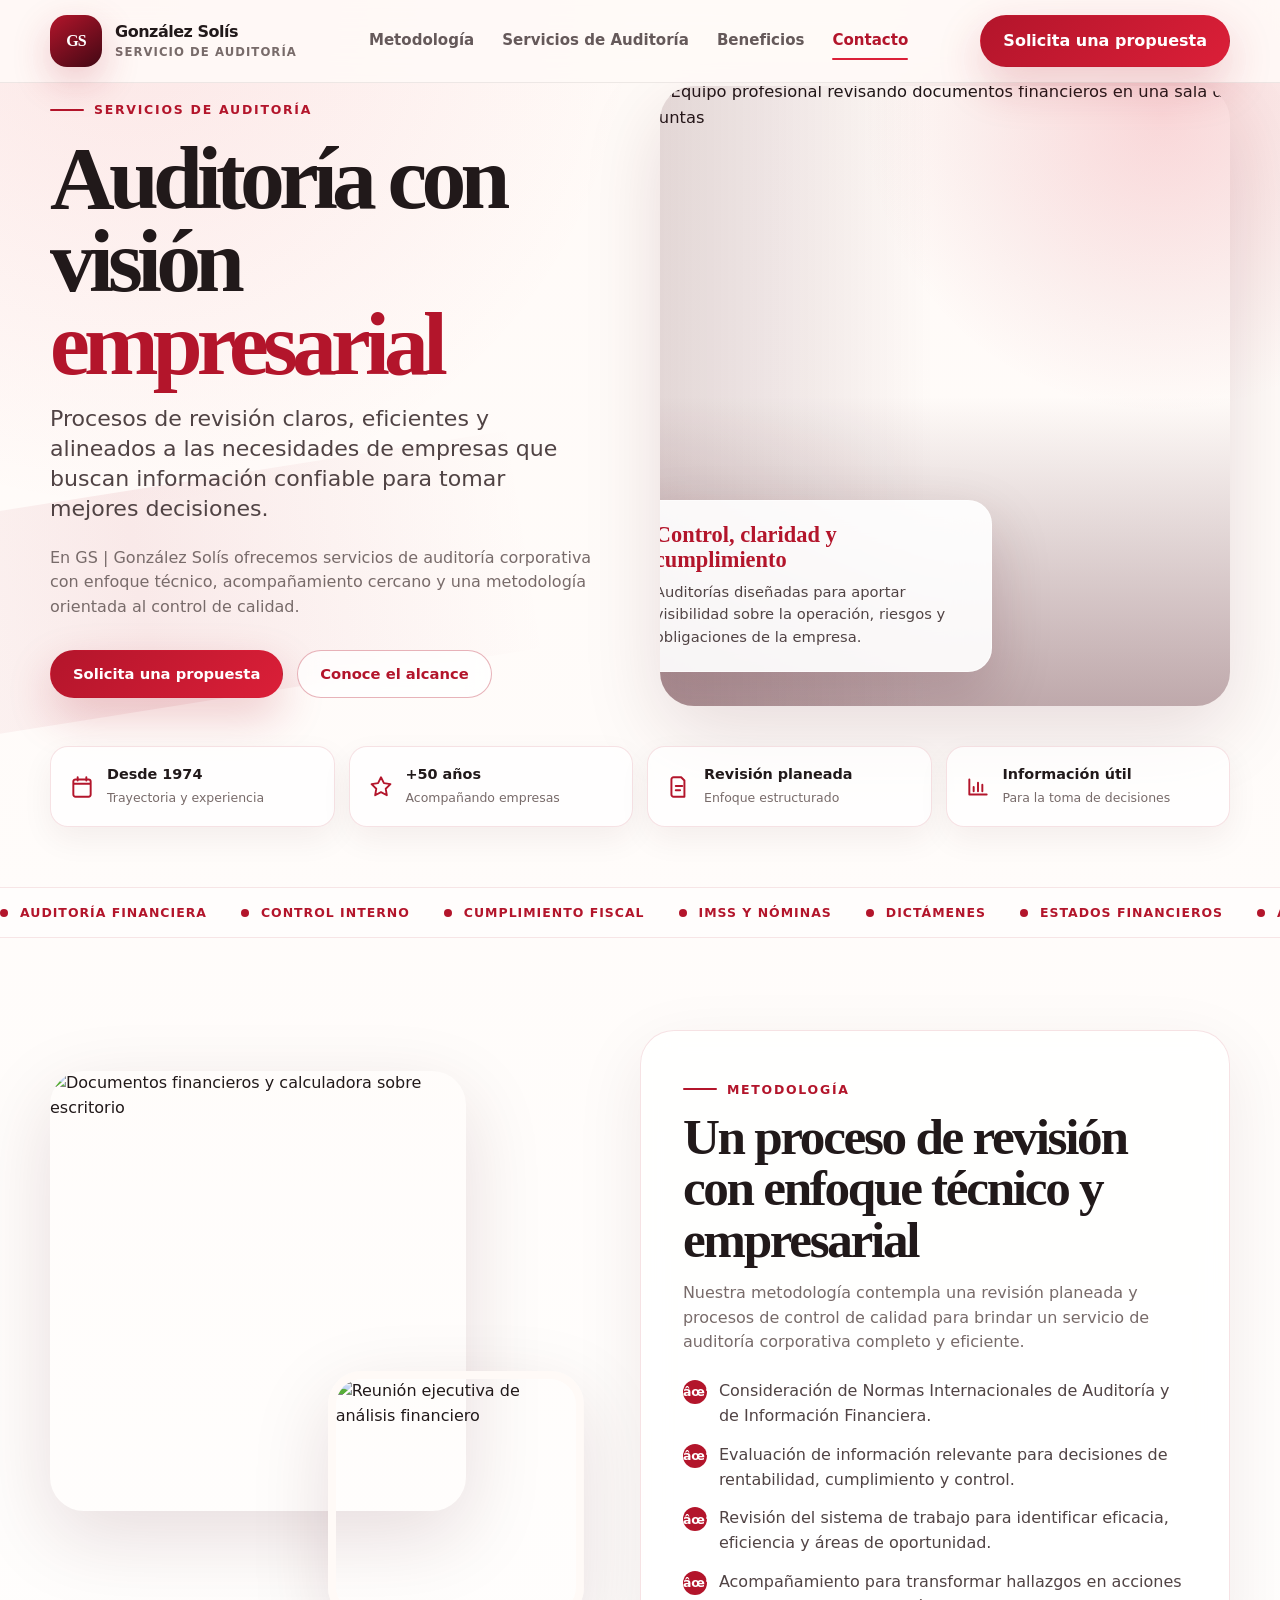
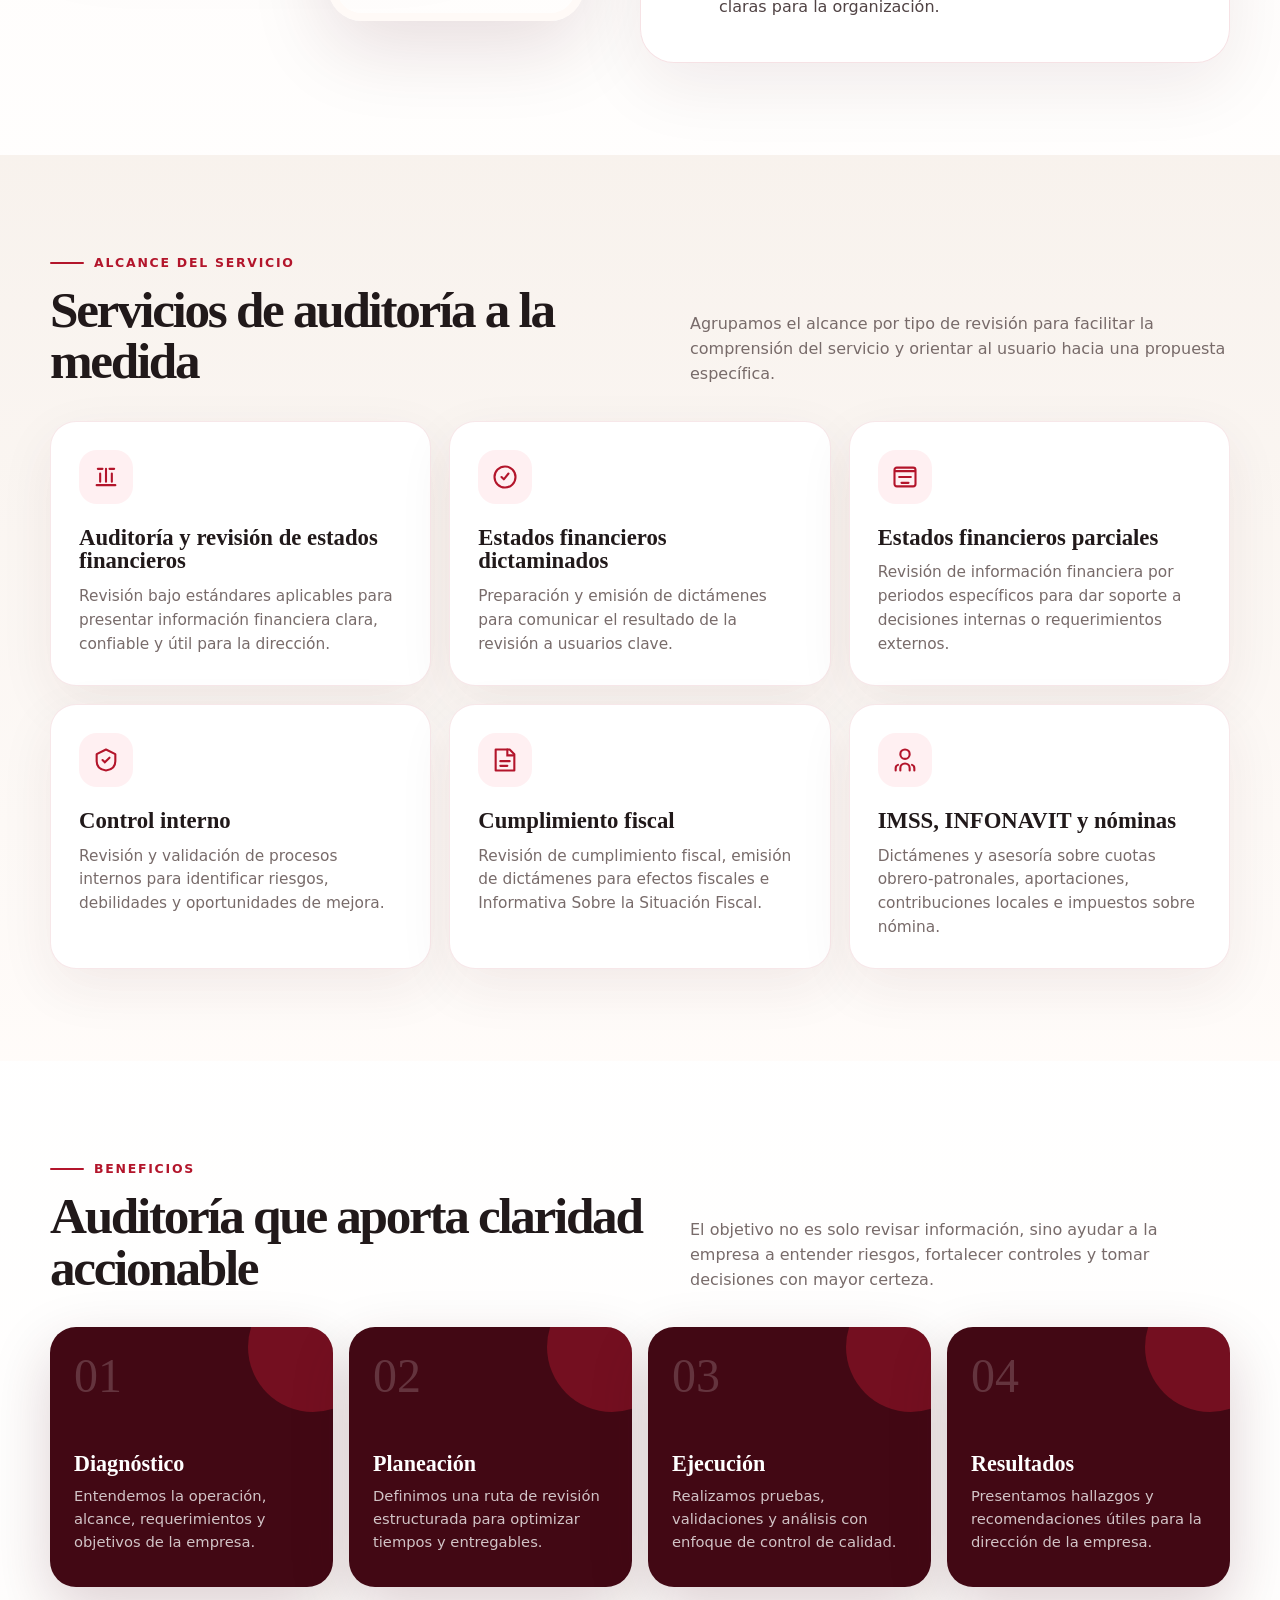
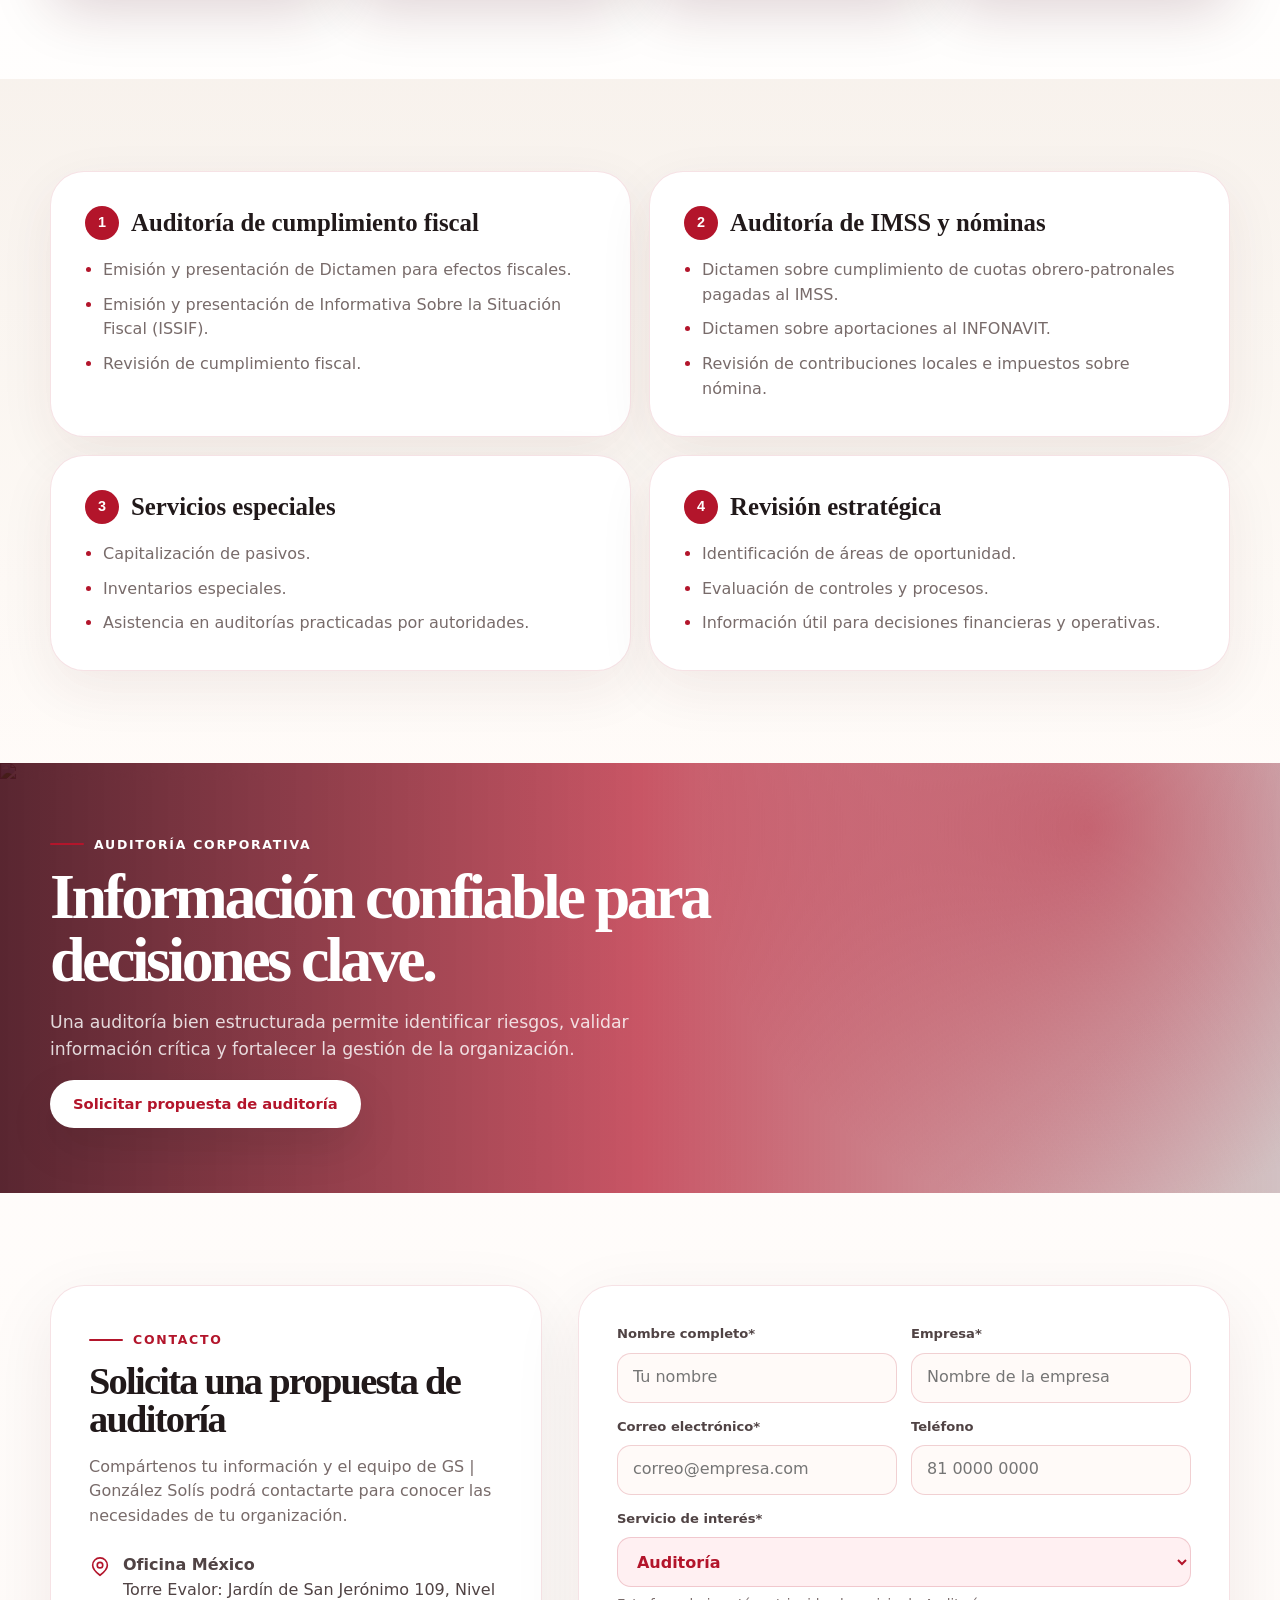
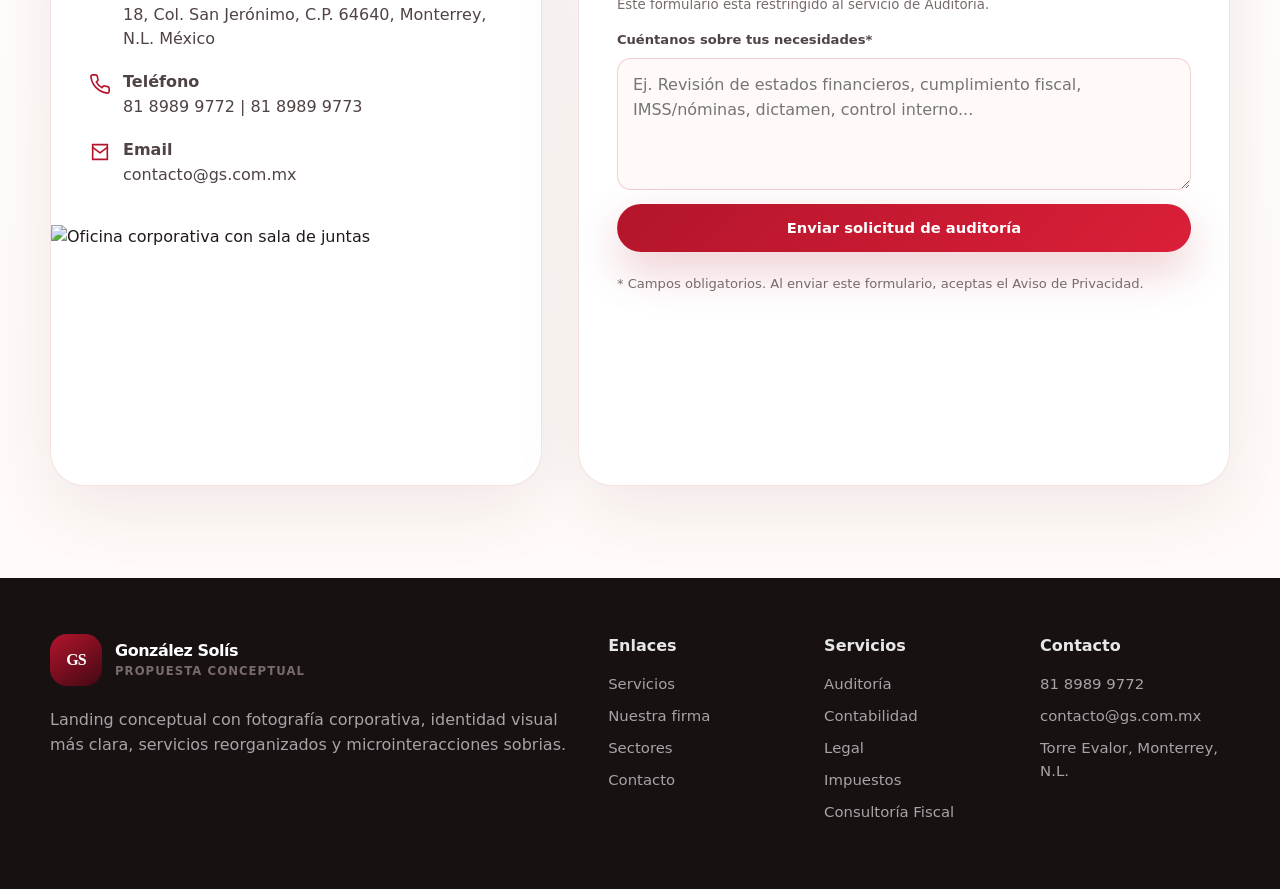
==== commit fb56ad29: "Header-Footer Auditoría Cambios de estilo." ====
--- a/servicio-auditoria.html
+++ b/servicio-auditoria.html
@@ -1,4 +1,4 @@
-<!DOCTYPE html>
+﻿<!DOCTYPE html>
 <html lang="es">
 <head>
   <meta charset="UTF-8" />
@@ -18,30 +18,19 @@
         <span class="brand-text"><strong>González Solís</strong><span>Servicio de Auditoría</span></span>
       </a>
 
-
-      <nav class="nav" aria-label="Navegación principal">
+      <nav class="nav-links" aria-label="Navegación principal">
         <a href="#metodologia">Metodología</a>
         <a href="#servicios" class="active">Servicios de Auditoría</a>
         <a href="#beneficios">Beneficios</a>
         <a href="#contacto">Contacto</a>
       </nav>
 
-      <a class="btn btn-primary header-cta" href="#contacto">Solicita una propuesta</a>
-
-      <button class="menu-btn" id="menuBtn" aria-label="Abrir navegación" aria-expanded="false">
-        <svg width="22" height="22" viewBox="0 0 24 24" fill="none" aria-hidden="true">
-          <path d="M4 7h16M4 12h16M4 17h16" stroke="currentColor" stroke-width="2" stroke-linecap="round"/>
-        </svg>
-      </button>
+      <div class="nav-actions">
+        <a class="button button-primary" href="#contacto">Solicita una propuesta</a>
+        <button class="menu-toggle" aria-label="Abrir menú" aria-expanded="false">&#9776;</button>
+      </div>
     </div>
   </header>
-
-  <div class="mobile-panel container" id="mobilePanel">
-    <a href="#metodologia">Metodología</a>
-    <a href="#servicios">Servicios de Auditoría</a>
-    <a href="#beneficios">Beneficios</a>
-    <a href="#contacto">Contacto</a>
-  </div>
 
   <main>
     <section class="hero">
@@ -335,50 +324,47 @@
     </section>
   </main>
 
-  <footer class="footer">
+  <footer class="site-footer">
     <div class="container footer-grid">
       <div>
-        <a href="/" class="brand" aria-label="GS González Solís">
-          <span class="brand-mark">GS</span>
-          <span class="brand-divider" aria-hidden="true"></span>
-          <span class="brand-name">González Solís</span>
+        <a href="index.html" class="brand footer-brand" aria-label="GS González Solís">
+          <span class="brand-logo-box">
+            <img src="https://gs.com.mx/wp-content/uploads/2026/03/logo_GS-bco.png" alt="GS" onerror="this.parentElement.classList.add('logo-error')" />
+            <span class="fallback-mark">GS</span>
+          </span>
+          <span class="brand-text"><strong>González Solís</strong><span>Propuesta conceptual</span></span>
         </a>
-        <p style="margin-top:16px;">Consultoría de Negocios Integral desde 1974.</p>
-      </div>
-
-      <div>
-        <h4>Enlaces</h4>
-        <a href="/">Inicio</a>
-        <a href="/nosotros/">Nosotros</a>
-        <a href="/contacto/">Contacto</a>
-      </div>
-
-      <div>
-        <h4>Auditoría</h4>
-        <a href="#servicios">Estados financieros</a>
-        <a href="#servicios">Cumplimiento fiscal</a>
-        <a href="#servicios">IMSS y nóminas</a>
-        <a href="#servicios">Servicios especiales</a>
-      </div>
-
-      <div>
-        <h4>Legal</h4>
-        <a href="/aviso-de-privacidad/">Aviso de Privacidad</a>
-        <a href="#">Términos y Condiciones</a>
-        <a href="#">Aviso de Cookies</a>
-      </div>
-
-      <div>
-        <h4>Contáctanos</h4>
-        <p>81 8989 9772 | 81 8989 9773</p>
-        <p>contacto@gs.com.mx</p>
-        <p>Torre Evalor, San Jerónimo, Monterrey, N.L.</p>
+        <p>Landing conceptual con fotografía corporativa, identidad visual más clara, servicios reorganizados y microinteracciones sobrias.</p>
+      </div>
+      <div class="footer-links">
+        <div class="footer-col">
+          <strong>Enlaces</strong>
+          <a href="#servicios">Servicios</a>
+          <a href="#metodologia">Nuestra firma</a>
+          <a href="#beneficios">Sectores</a>
+          <a href="#contacto">Contacto</a>
+        </div>
+        <div class="footer-col">
+          <strong>Servicios</strong>
+          <span>Auditoría</span>
+          <span>Contabilidad</span>
+          <span>Legal</span>
+          <span>Impuestos</span>
+          <span>Consultoría Fiscal</span>
+        </div>
+        <div class="footer-col">
+          <strong>Contacto</strong>
+          <span>81 8989 9772</span>
+          <span>contacto@gs.com.mx</span>
+          <span>Torre Evalor, Monterrey, N.L.</span>
+        </div>
       </div>
     </div>
-
-    <div class="container copyright">© 2026 GS | González Solís. Todos los derechos reservados.</div>
   </footer>
 
 <script src="js/scripts-auditoria.js"></script>  
 </body>
 </html>
+
+
+
--- a/estilos/styles-auditoria.css
+++ b/estilos/styles-auditoria.css
@@ -1,4 +1,4 @@
-
+﻿
     :root {
       --gs-red: #b3152b;
       --gs-red-bright: #db1f38;
@@ -88,7 +88,33 @@
       box-shadow: 0 18px 45px rgba(0,0,0,.12);
     }
 
-    .site-header {
+    
+    .button {
+      display: inline-flex;
+      align-items: center;
+      justify-content: center;
+      gap: 10px;
+      min-height: 52px;
+      padding: 0 22px;
+      border-radius: 999px;
+      border: 1px solid transparent;
+      font-weight: 830;
+      cursor: pointer;
+      white-space: nowrap;
+      transition: transform 0.22s ease, box-shadow 0.22s ease, background 0.22s ease, color 0.22s ease, border-color 0.22s ease;
+    }
+
+    .button:hover { transform: translateY(-2px); }
+
+    .button-primary {
+      background: linear-gradient(135deg, var(--gs-red), var(--gs-red-bright));
+      color: var(--white);
+      box-shadow: var(--shadow-red);
+    }
+
+    .button-primary:hover { box-shadow: 0 24px 55px rgba(179, 21, 43, 0.31); }
+
+    .site-header {
       position: fixed;
       z-index: 90;
       top: 0;
@@ -138,29 +164,49 @@
       justify-content: space-between;
       gap: 22px;
     }
-    .nav a { position: relative; }
-    .nav a::after {
-      content: "";
-      position: absolute;
-      left: 0;
-      bottom: -8px;
-      width: 0;
-      height: 2px;
-      border-radius: 999px;
-      background: var(--gs-red);
-      transition: width .25s ease;
-    }
-    .nav a:hover::after, .nav a.active::after { width: 100%; }
-    .menu-btn {
-      display: none;
-      width: 44px;
-      height: 44px;
-      border: 1px solid var(--line);
-      border-radius: 999px;
-      background: #fff;
-      color: var(--gs-red);
-      cursor: pointer;
-    }
+    .nav-links {
+      display: flex;
+      align-items: center;
+      gap: 28px;
+      font-size: 0.94rem;
+      color: var(--ink-soft);
+      font-weight: 720;
+    }
+    .nav-links a {
+      position: relative;
+      padding: 8px 0;
+      opacity: 0.88;
+    }
+    .nav-links a::after {
+      content: "";
+      position: absolute;
+      left: 0;
+      bottom: 1px;
+      width: 100%;
+      height: 2px;
+      border-radius: 99px;
+      background: var(--gs-red-bright);
+      transform: scaleX(0);
+      transform-origin: right;
+      transition: transform 0.24s ease;
+    }
+    .nav-links a:hover,
+    .nav-links a.active { color: var(--gs-red); opacity: 1; }
+    .nav-links a:hover::after,
+    .nav-links a.active::after { transform: scaleX(1); transform-origin: left; }
+    .nav-actions { display: flex; align-items: center; gap: 10px; }
+    .menu-toggle {
+      display: none;
+      width: 46px;
+      height: 46px;
+      border-radius: 50%;
+      border: 1px solid var(--line);
+      background: var(--white);
+      color: var(--gs-red);
+      cursor: pointer;
+      font-size: 1.26rem;
+      box-shadow: 0 10px 28px rgba(66, 8, 20, 0.06);
+    }
 
     .hero {
       position: relative;
@@ -439,7 +485,7 @@
       color: var(--ink-soft);
     }
     .check-list li::before {
-      content: "✓";
+      content: "âœ“";
       display: grid;
       place-items: center;
       flex: 0 0 24px;
@@ -674,36 +720,43 @@
       font-size: .82rem;
     }
 
-    .footer {
-      padding: 56px 0 26px;
-      background: #171112;
-      color: rgba(255,255,255,.78);
-    }
-    .footer-grid {
-      display: grid;
-      grid-template-columns: 1.15fr repeat(3, .7fr) 1fr;
-      gap: 26px;
-    }
-    .footer .brand-name { color: #fff; }
-    .footer h4 {
-      margin: 0 0 16px;
-      color: #fff;
-      font-size: .92rem;
-    }
-    .footer a, .footer p {
-      display: block;
-      margin: 0 0 8px;
-      color: rgba(255,255,255,.68);
-      font-size: .9rem;
-    }
-    .copyright {
-      margin-top: 36px;
-      padding-top: 22px;
-      border-top: 1px solid rgba(255,255,255,.10);
-      color: rgba(255,255,255,.48);
-      font-size: .82rem;
-      text-align: center;
-    }
+    .site-footer {
+      padding: 56px 0;
+      background: #171112;
+      color: var(--white);
+    }
+    .footer-grid {
+      display: grid;
+      grid-template-columns: 1fr 1.2fr;
+      gap: 40px;
+      align-items: start;
+    }
+    .footer-brand { color: var(--white); }
+    .footer-brand .brand-logo-box { box-shadow: none; }
+    .site-footer p {
+      color: rgba(255,255,255,0.62);
+      max-width: 620px;
+      margin: 14px 0 0;
+    }
+    .footer-links {
+      display: grid;
+      grid-template-columns: repeat(3, 1fr);
+      gap: 26px;
+    }
+    .footer-col strong {
+      display: block;
+      margin-bottom: 14px;
+      color: rgba(255,255,255,0.9);
+    }
+    .footer-col a,
+    .footer-col span {
+      display: block;
+      margin: 9px 0;
+      color: rgba(255,255,255,0.62);
+      font-size: 0.93rem;
+      transition: color 0.2s ease;
+    }
+    .footer-col a:hover { color: var(--white); }
 
     .reveal {
       opacity: 0;
@@ -725,35 +778,39 @@
       to { transform: translateX(-50%); }
     }
 
-    @media (max-width: 980px) {
-      :root { --header-h: 74px; }
-      .nav, .header-cta { display: none; }
-      .menu-btn { display: grid; place-items:center; }
-      .mobile-panel {
-        position: fixed;
-        inset: var(--header-h) 16px auto;
-        background: rgba(255,255,255,.96);
-        border: 1px solid var(--line);
-        border-radius: 22px;
-        box-shadow: var(--shadow);
-        padding: 18px;
-        display: none;
-        z-index: 50;
-      }
-      body.nav-open .mobile-panel { display: grid; }
-      .mobile-panel a {
-        padding: 14px 8px;
-        border-bottom: 1px solid rgba(179,21,43,.10);
-        font-weight: 800;
-      }
-      .hero { padding-top: 52px; }
-      .hero-grid, .split, .contact { grid-template-columns: 1fr; }
-      .hero-photo, .hero-photo img { min-height: 460px; }
+    @media (max-width: 980px) {
+      :root { --header-h: 74px; }
+      .nav-links {
+        position: fixed;
+        left: 15px;
+        right: 15px;
+        top: calc(var(--header-h) + 12px);
+        display: grid;
+        gap: 0;
+        padding: 14px;
+        border-radius: 24px;
+        background: rgba(255,255,255,0.96);
+        box-shadow: 0 26px 80px rgba(66, 8, 20, 0.16);
+        border: 1px solid rgba(33,25,26,0.08);
+        transform: translateY(-12px);
+        opacity: 0;
+        pointer-events: none;
+        transition: opacity 0.22s ease, transform 0.22s ease;
+      }
+      body.nav-open .nav-links { opacity: 1; transform: translateY(0); pointer-events: auto; }
+      .nav-links a { padding: 14px; border-radius: 14px; }
+      .nav-links a:hover { background: var(--soft-red); }
+      .menu-toggle { display: grid; place-items: center; }
+      .nav-actions .button { display: none; }
+      .brand-text span { display: none; }
+      .hero { padding-top: 52px; }
+      .hero-grid, .split, .contact { grid-template-columns: 1fr; }
+      .hero-photo, .hero-photo img { min-height: 460px; }
       .floating-card { left: 18px; }
       .trust-row, .process { grid-template-columns: repeat(2, 1fr); }
       .service-detail-grid { grid-template-columns: repeat(2, 1fr); }
       .audit-types { grid-template-columns: 1fr; }
-      .footer-grid { grid-template-columns: repeat(2, 1fr); }
+      .footer-grid { grid-template-columns: 1fr; }
       .section-head { align-items: start; flex-direction: column; }
     }
 
@@ -764,7 +821,7 @@
       .hero { padding: 42px 0 46px; }
       .hero-copy h1 { font-size: clamp(2.7rem, 17vw, 4.3rem); }
       .hero-actions .btn { width: 100%; }
-      .trust-row, .service-detail-grid, .process, .form-grid, .footer-grid { grid-template-columns: 1fr; }
+      .trust-row, .service-detail-grid, .process, .form-grid, .footer-grid, .footer-links { grid-template-columns: 1fr; }
       .photo-stack { min-height: 470px; }
       .photo-main { width: 100%; height: 360px; }
       .photo-small { width: 68%; height: 200px; }
@@ -772,18 +829,23 @@
       .section { padding: 66px 0; }
       .banner { min-height: 520px; }
     }
-    .brand-logo-box {
-      width: 52px;
-      height: 52px;
-      border-radius: 17px;
+    .brand-logo-box {
+      width: 52px;
+      height: 52px;
+      border-radius: 17px;
       display: grid;
       place-items: center;
       background: linear-gradient(145deg, var(--gs-red), var(--gs-wine));
       box-shadow: 0 14px 38px rgba(179, 21, 43, 0.23);
       overflow: hidden;
-      flex: 0 0 auto;
-      position: relative;
-    }
+      flex: 0 0 auto;
+      position: relative;
+    }
+    .brand-logo-box img {
+      width: 78%;
+      max-height: 78%;
+      object-fit: contain;
+    }
 
         .brand-text { line-height: 1.05; }
     .brand-text strong { display: block; letter-spacing: -0.03em; }
@@ -818,38 +880,3 @@
     button, input, select, textarea { font: inherit; }
     img { max-width: 100%; display: block; }
 
-        .nav-links {
-      display: flex;
-      align-items: center;
-      gap: 28px;
-      font-size: 0.94rem;
-      color: var(--ink-soft);
-      font-weight: 720;
-    }
-
-    .nav-links a {
-      position: relative;
-      padding: 8px 0;
-      opacity: 0.88;
-    }
-
-    .nav-links a::after {
-      content: "";
-      position: absolute;
-      left: 0;
-      bottom: 1px;
-      width: 100%;
-      height: 2px;
-      border-radius: 99px;
-      background: var(--gs-red-bright);
-      transform: scaleX(0);
-      transform-origin: right;
-      transition: transform 0.24s ease;
-    }
-
-    .nav-links a:hover,
-    .nav-links a.active { color: var(--gs-red); opacity: 1; }
-    .nav-links a:hover::after,
-    .nav-links a.active::after { transform: scaleX(1); transform-origin: left; }
-
-    .nav-actions { display: flex; align-items: center; gap: 10px; }
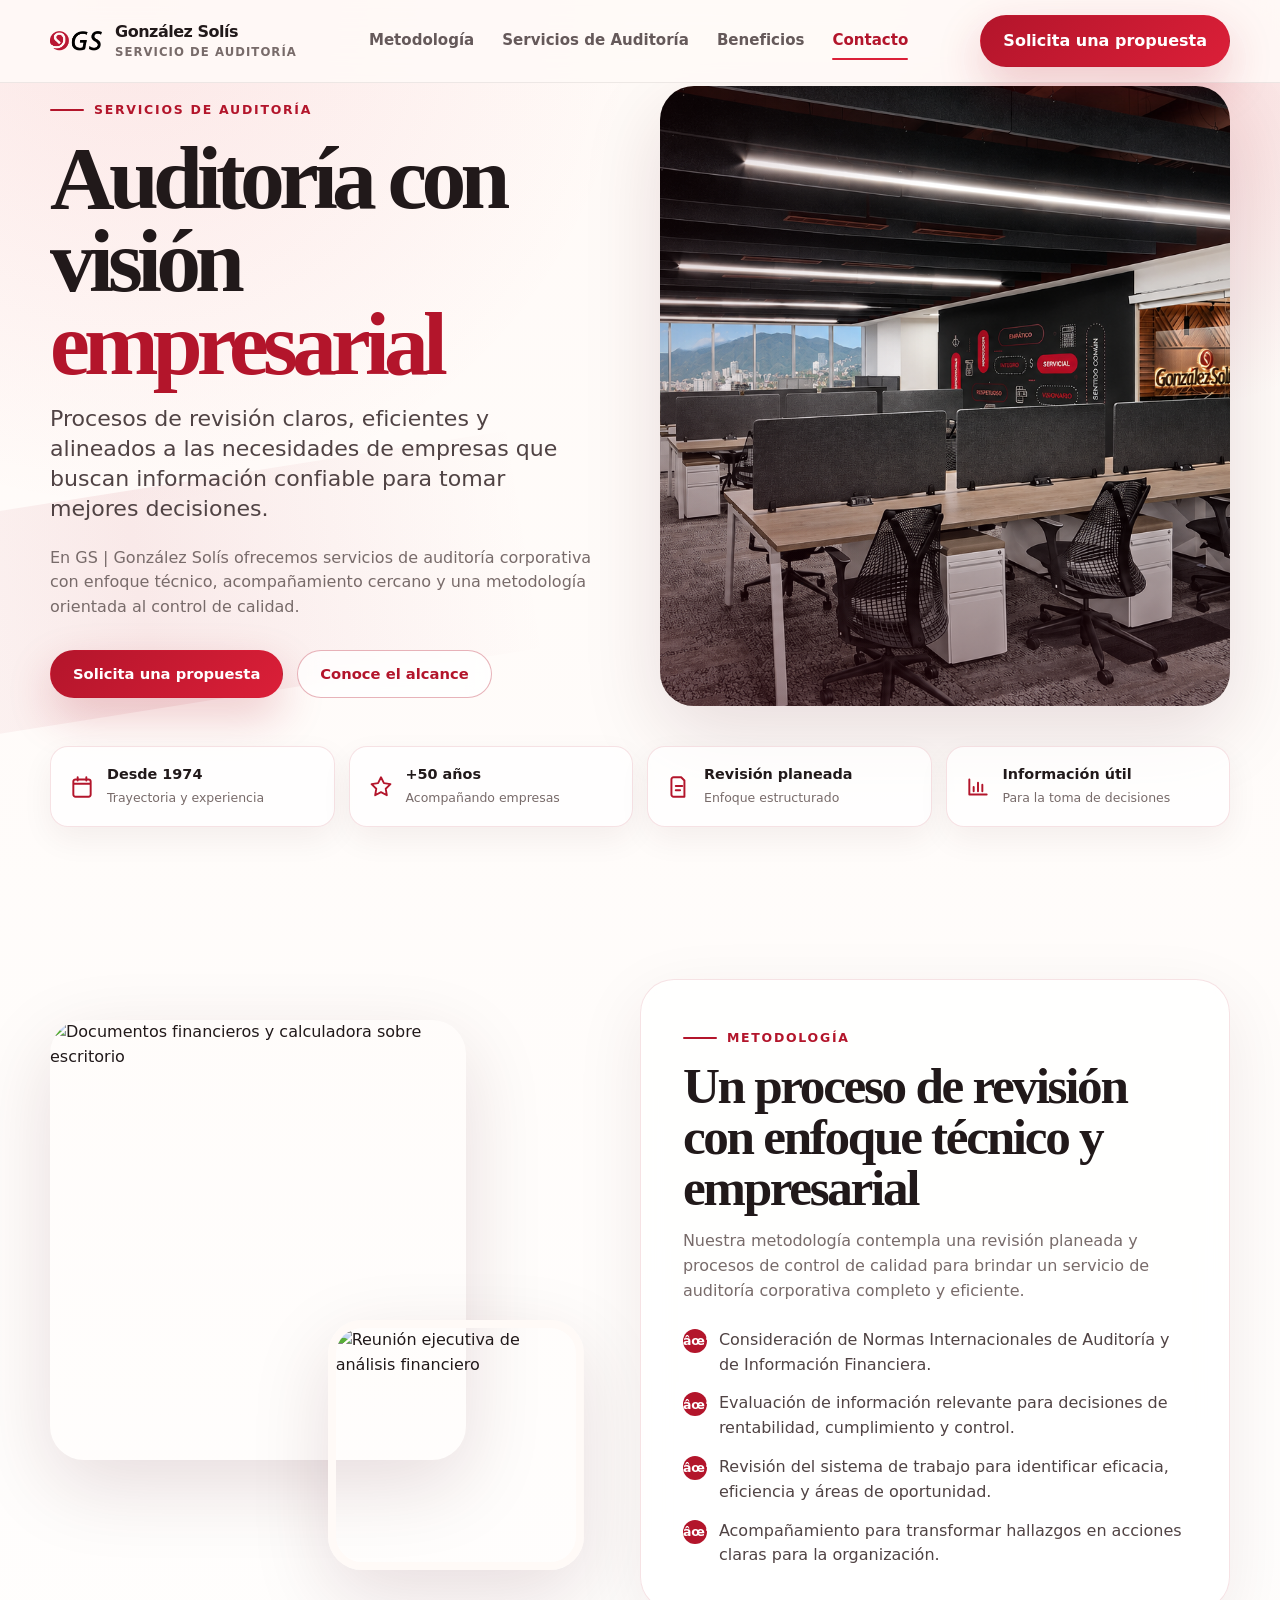
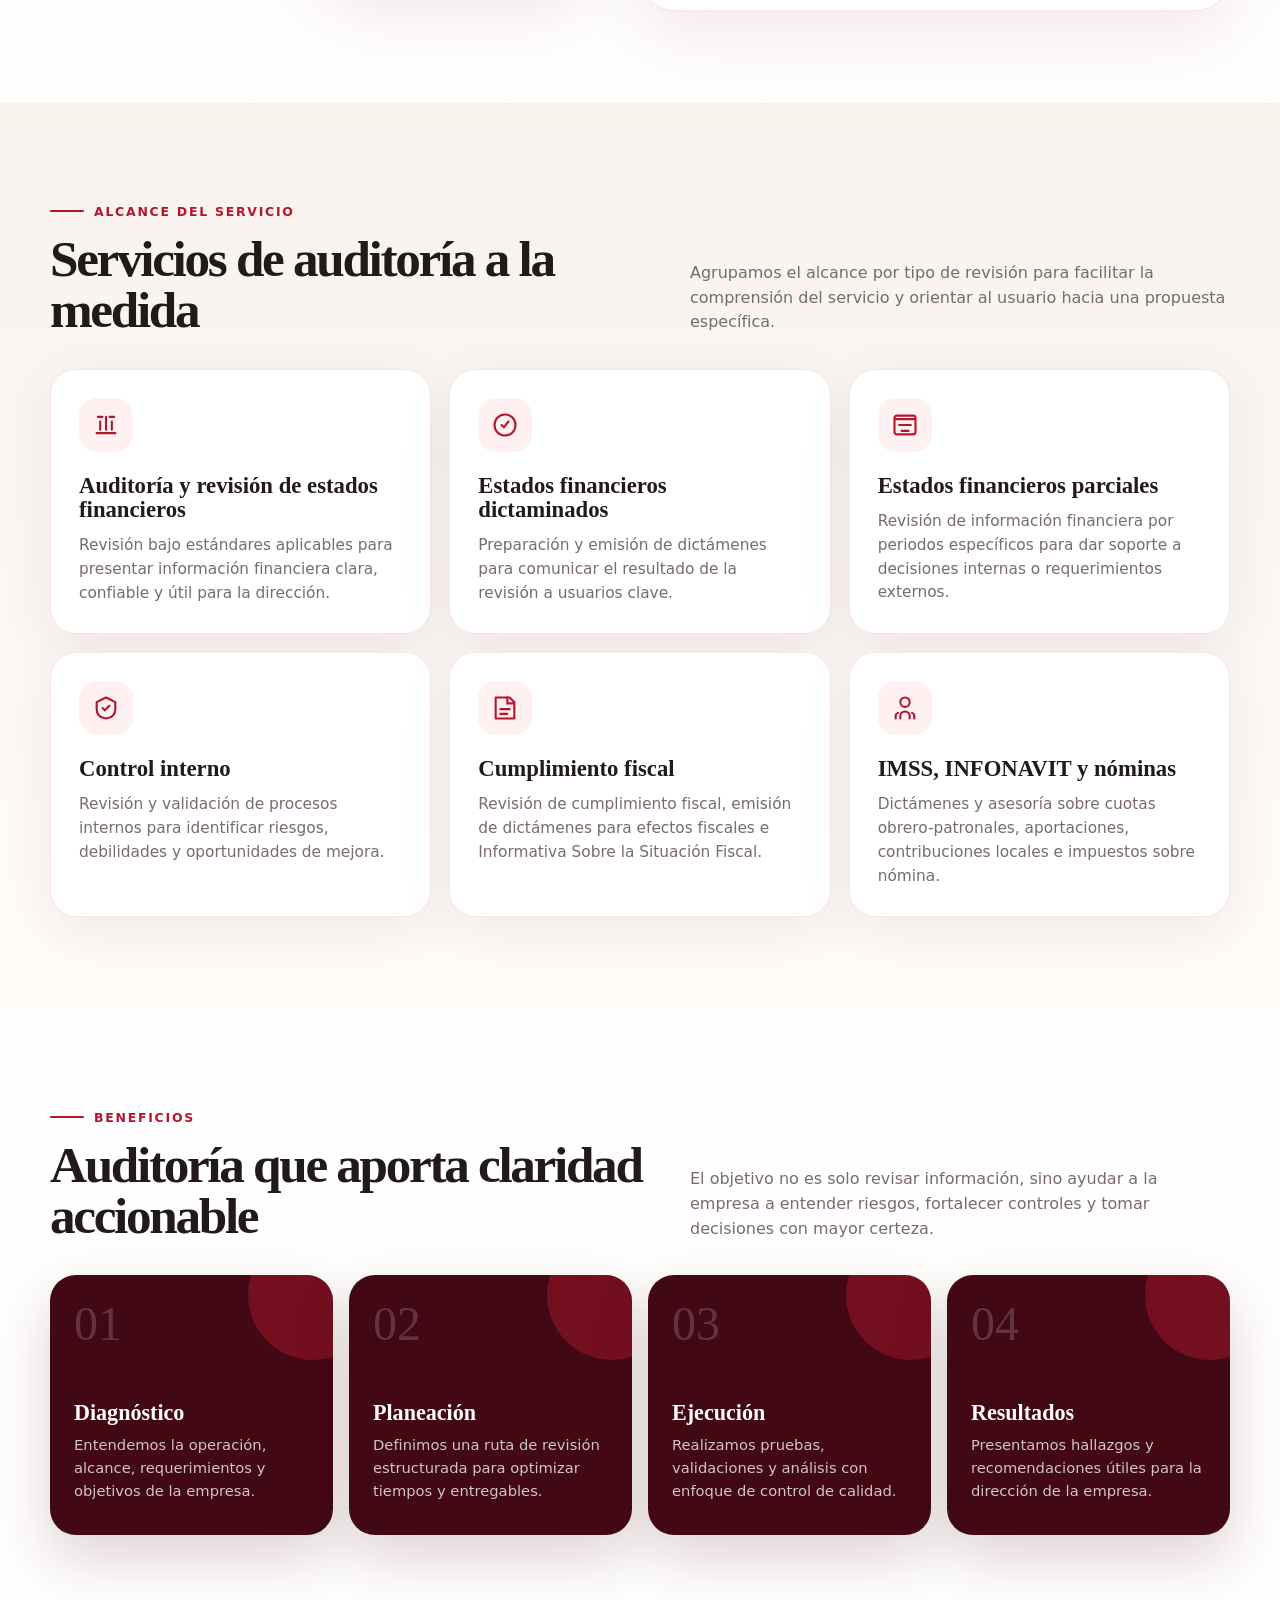
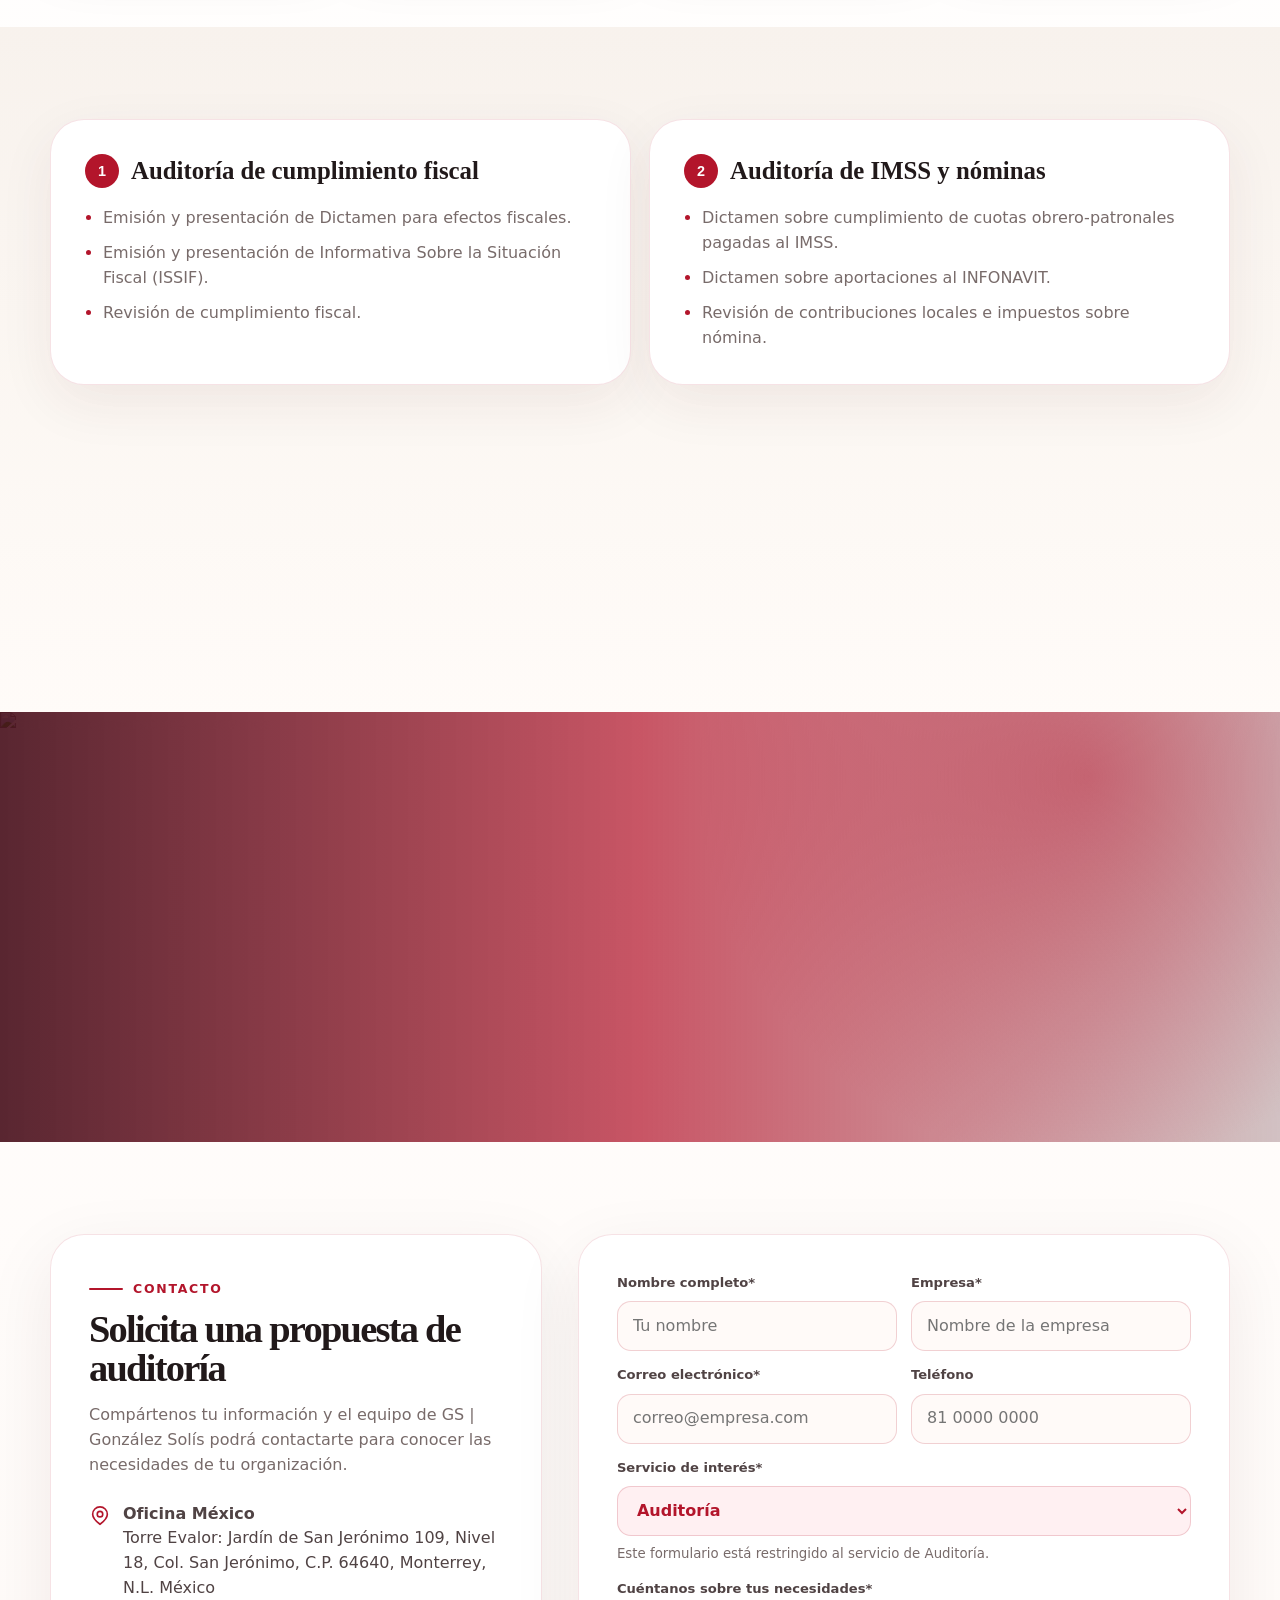
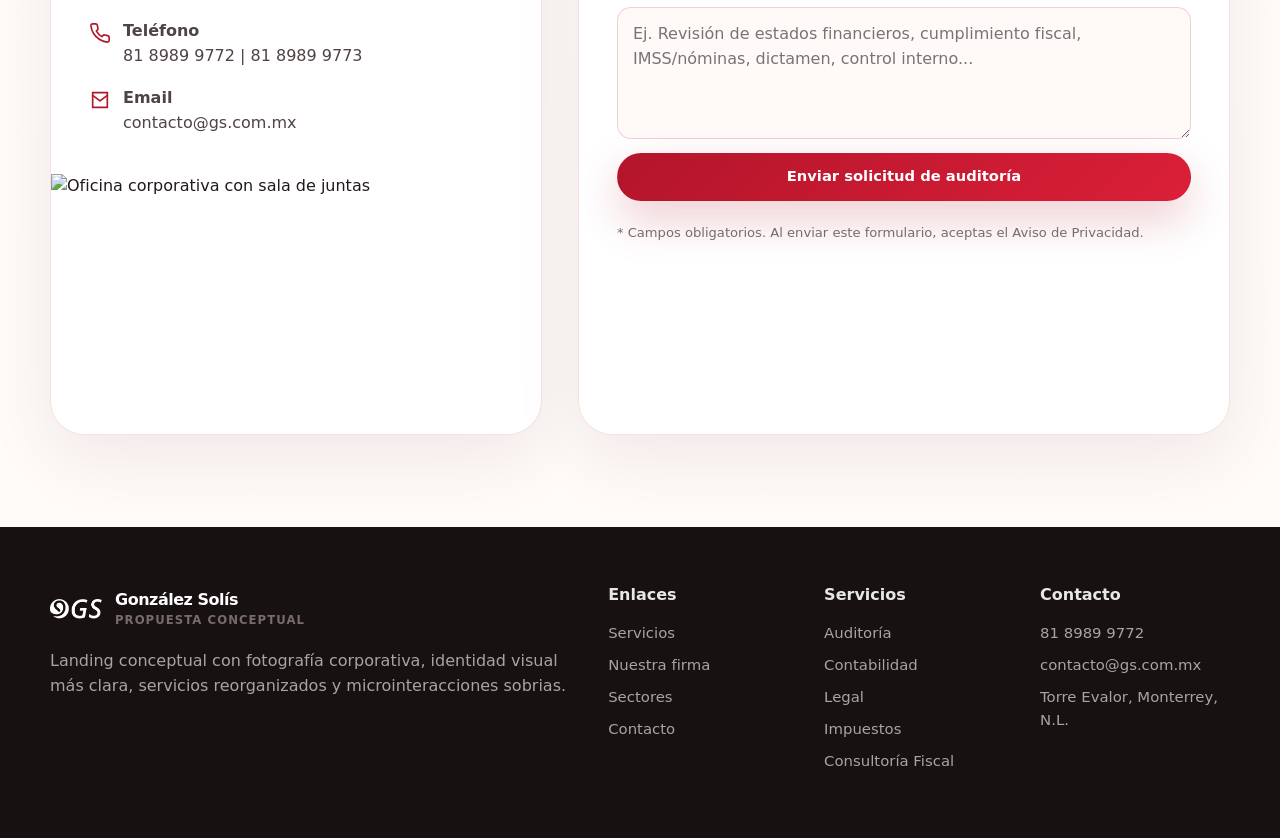
==== commit 46b7fdc7: "ATENCIAO GRAN ACTUALIZACIÓN PREPARAOS SE VIENEN GRANDES CAMBIOS" ====
--- a/servicio-auditoria.html
+++ b/servicio-auditoria.html
@@ -12,7 +12,7 @@
     <div class="container nav">
       <a href="index.html" class="brand" aria-label="GS González Solís">
         <span class="brand-logo-box">
-          <img src="https://gs.com.mx/wp-content/uploads/2026/03/logo_GS-bco.png" alt="GS" onerror="this.parentElement.classList.add('logo-error')" />
+          <img src="src/img/logo-gs.png" alt="GS" onerror="this.parentElement.classList.add('logo-error')" />
           <span class="fallback-mark">GS</span>
         </span>
         <span class="brand-text"><strong>González Solís</strong><span>Servicio de Auditoría</span></span>
@@ -48,11 +48,7 @@
         </div>
 
         <div class="hero-photo reveal">
-          <img src="https://images.unsplash.com/photo-1454165804606-c3d57bc86b40?auto=format&fit=crop&w=1400&q=82" alt="Equipo profesional revisando documentos financieros en una sala de juntas" />
-          <div class="floating-card">
-            <strong>Control, claridad y cumplimiento</strong>
-            <p>Auditorías diseñadas para aportar visibilidad sobre la operación, riesgos y obligaciones de la empresa.</p>
-          </div>
+          <img src="src/img/audi-vau.png" alt="Equipo profesional revisando documentos financieros en una sala de juntas" />
         </div>
       </div>
 
@@ -75,13 +71,6 @@
         </div>
       </div>
     </section>
-
-    <div class="marquee" aria-hidden="true">
-      <div class="marquee-track">
-        <span>Auditoría financiera</span><span>Control interno</span><span>Cumplimiento fiscal</span><span>IMSS y nóminas</span><span>Dictámenes</span><span>Estados financieros</span>
-        <span>Auditoría financiera</span><span>Control interno</span><span>Cumplimiento fiscal</span><span>IMSS y nóminas</span><span>Dictámenes</span><span>Estados financieros</span>
-      </div>
-    </div>
 
     <section class="section" id="metodologia">
       <div class="container split">
@@ -329,7 +318,7 @@
       <div>
         <a href="index.html" class="brand footer-brand" aria-label="GS González Solís">
           <span class="brand-logo-box">
-            <img src="https://gs.com.mx/wp-content/uploads/2026/03/logo_GS-bco.png" alt="GS" onerror="this.parentElement.classList.add('logo-error')" />
+            <img src="src/img/logo-gs-bco.png" alt="GS" onerror="this.parentElement.classList.add('logo-error')" />
             <span class="fallback-mark">GS</span>
           </span>
           <span class="brand-text"><strong>González Solís</strong><span>Propuesta conceptual</span></span>
--- a/estilos/styles-auditoria.css
+++ b/estilos/styles-auditoria.css
@@ -832,18 +832,18 @@
     .brand-logo-box {
       width: 52px;
       height: 52px;
-      border-radius: 17px;
-      display: grid;
-      place-items: center;
-      background: linear-gradient(145deg, var(--gs-red), var(--gs-wine));
-      box-shadow: 0 14px 38px rgba(179, 21, 43, 0.23);
-      overflow: hidden;
+      border-radius: 0;
+      display: grid;
+      place-items: center;
+      background: transparent;
+      box-shadow: none;
+      overflow: visible;
       flex: 0 0 auto;
       position: relative;
     }
     .brand-logo-box img {
-      width: 78%;
-      max-height: 78%;
+      width: 100%;
+      max-height: 100%;
       object-fit: contain;
     }
 
